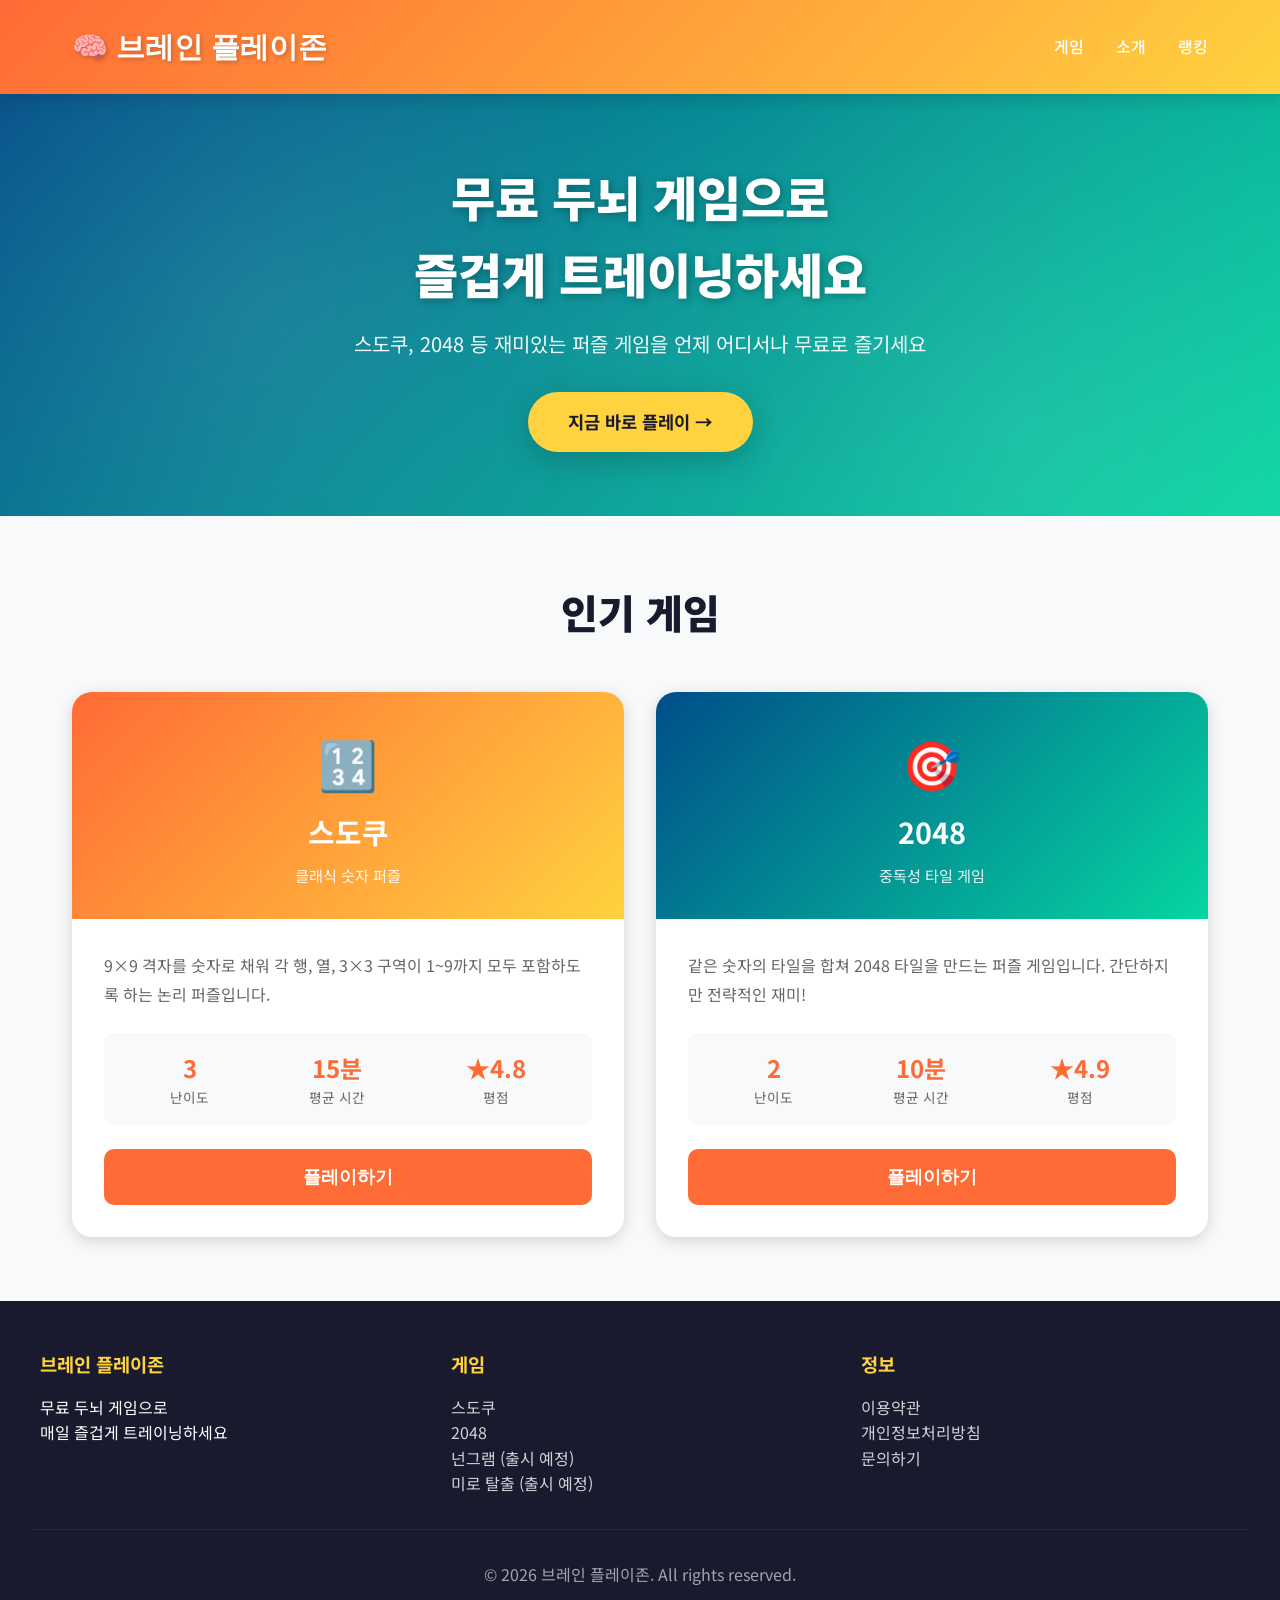
==== index.html @ 2819c985 "Initial commit: 브레인 플레이존 - 모듈화된 구조로 초기 배포 Co-Authored-By: Claude Sonnet 4.6 <noreply@anthropic.com>" ====
<!DOCTYPE html>
<html lang="ko">
<head>
    <meta charset="UTF-8">
    <meta name="viewport" content="width=device-width, initial-scale=1.0">
    <meta name="description" content="무료 두뇌 게임 포털 - 스도쿠, 2048 등 재미있는 퍼즐 게임을 무료로 즐기세요">
    <meta name="keywords" content="무료 게임, 스도쿠, 2048, 두뇌 게임, 퍼즐, 무료 스도쿠, 2048 게임">
    <meta property="og:title" content="브레인 플레이존 - 무료 두뇌 게임">
    <meta property="og:description" content="스도쿠, 2048 등 재미있는 두뇌 게임을 무료로 즐기세요">
    <meta property="og:type" content="website">
    <title>브레인 플레이존 - 무료 두뇌 게임 | 스도쿠, 2048</title>

    <link rel="preconnect" href="https://fonts.googleapis.com">
    <link rel="preconnect" href="https://fonts.gstatic.com" crossorigin>
    <link href="https://fonts.googleapis.com/css2?family=Noto+Sans+KR:wght@400;500;700;900&family=Righteous&display=swap" rel="stylesheet">
    <link rel="stylesheet" href="css/styles.css">
</head>
<body>
    <!-- 헤더 -->
    <header>
        <nav>
            <div class="logo">🧠 브레인 플레이존</div>
            <ul class="nav-links">
                <li><a href="#games">게임</a></li>
                <li><a href="#about">소개</a></li>
                <li><a href="#ranking">랭킹</a></li>
            </ul>
        </nav>
    </header>

    <!-- 히어로 섹션 -->
    <section class="hero">
        <div class="hero-content">
            <h1>무료 두뇌 게임으로<br>즐겁게 트레이닝하세요</h1>
            <p>스도쿠, 2048 등 재미있는 퍼즐 게임을 언제 어디서나 무료로 즐기세요</p>
            <a href="#games" class="cta-button">지금 바로 플레이 →</a>
        </div>
    </section>

    <!-- 게임 섹션 -->
    <section class="games-section" id="games">
        <h2 class="section-title">인기 게임</h2>
        <div class="games-grid">
            <!-- 스도쿠 카드 -->
            <div class="game-card" onclick="openGame('sudoku')">
                <div class="game-header">
                    <div class="game-icon">🔢</div>
                    <h3 class="game-title">스도쿠</h3>
                    <p class="game-subtitle">클래식 숫자 퍼즐</p>
                </div>
                <div class="game-body">
                    <p class="game-description">
                        9×9 격자를 숫자로 채워 각 행, 열, 3×3 구역이 1~9까지 모두 포함하도록 하는 논리 퍼즐입니다.
                    </p>
                    <div class="game-stats">
                        <div class="stat">
                            <div class="stat-value">3</div>
                            <div class="stat-label">난이도</div>
                        </div>
                        <div class="stat">
                            <div class="stat-value">15분</div>
                            <div class="stat-label">평균 시간</div>
                        </div>
                        <div class="stat">
                            <div class="stat-value">★4.8</div>
                            <div class="stat-label">평점</div>
                        </div>
                    </div>
                    <button class="play-button">플레이하기</button>
                </div>
            </div>

            <!-- 2048 카드 -->
            <div class="game-card" onclick="openGame('2048')">
                <div class="game-header">
                    <div class="game-icon">🎯</div>
                    <h3 class="game-title">2048</h3>
                    <p class="game-subtitle">중독성 타일 게임</p>
                </div>
                <div class="game-body">
                    <p class="game-description">
                        같은 숫자의 타일을 합쳐 2048 타일을 만드는 퍼즐 게임입니다. 간단하지만 전략적인 재미!
                    </p>
                    <div class="game-stats">
                        <div class="stat">
                            <div class="stat-value">2</div>
                            <div class="stat-label">난이도</div>
                        </div>
                        <div class="stat">
                            <div class="stat-value">10분</div>
                            <div class="stat-label">평균 시간</div>
                        </div>
                        <div class="stat">
                            <div class="stat-value">★4.9</div>
                            <div class="stat-label">평점</div>
                        </div>
                    </div>
                    <button class="play-button">플레이하기</button>
                </div>
            </div>
        </div>
    </section>

    <!-- 스도쿠 게임 모달 -->
    <div class="game-modal" id="sudoku-modal">
        <div class="modal-content">
            <div class="modal-header">
                <h3 class="modal-title">스도쿠</h3>
                <button class="close-button" onclick="closeGame('sudoku')">×</button>
            </div>
            <div class="modal-body">
                <div class="game-controls">
                    <div class="difficulty-selector">
                        <button class="difficulty-btn active" onclick="changeDifficulty('easy')">쉬움</button>
                        <button class="difficulty-btn" onclick="changeDifficulty('medium')">보통</button>
                        <button class="difficulty-btn" onclick="changeDifficulty('hard')">어려움</button>
                    </div>
                    <div class="game-info">
                        <div class="info-item">
                            <div class="info-label">실수</div>
                            <div class="info-value" id="mistakes">0</div>
                        </div>
                        <div class="info-item">
                            <div class="info-label">시간</div>
                            <div class="info-value" id="timer">00:00</div>
                        </div>
                    </div>
                </div>

                <div class="sudoku-grid" id="sudoku-grid"></div>

                <div class="number-pad">
                    <button class="number-btn" onclick="inputNumber(1)">1</button>
                    <button class="number-btn" onclick="inputNumber(2)">2</button>
                    <button class="number-btn" onclick="inputNumber(3)">3</button>
                    <button class="number-btn" onclick="inputNumber(4)">4</button>
                    <button class="number-btn" onclick="inputNumber(5)">5</button>
                    <button class="number-btn" onclick="inputNumber(6)">6</button>
                    <button class="number-btn" onclick="inputNumber(7)">7</button>
                    <button class="number-btn" onclick="inputNumber(8)">8</button>
                    <button class="number-btn" onclick="inputNumber(9)">9</button>
                    <button class="number-btn" onclick="inputNumber(0)">지우기</button>
                </div>

                <div class="action-buttons">
                    <button class="action-btn btn-new" onclick="newSudokuGame()">새 게임</button>
                    <button class="action-btn btn-hint" onclick="getHint()">힌트</button>
                    <button class="action-btn btn-check" onclick="checkSolution()">확인</button>
                </div>
            </div>
        </div>
    </div>

    <!-- 2048 게임 모달 -->
    <div class="game-modal" id="2048-modal">
        <div class="modal-content">
            <div class="modal-header">
                <h3 class="modal-title">2048</h3>
                <button class="close-button" onclick="closeGame('2048')">×</button>
            </div>
            <div class="modal-body">
                <div class="game-controls">
                    <div class="game-info">
                        <div class="info-item">
                            <div class="info-label">점수</div>
                            <div class="info-value" id="score-2048">0</div>
                        </div>
                        <div class="info-item">
                            <div class="info-label">최고점</div>
                            <div class="info-value" id="best-2048">0</div>
                        </div>
                    </div>
                </div>

                <div class="game-2048-grid" id="grid-2048"></div>

                <div style="text-align: center; color: #666; margin-bottom: 1rem;">
                    ⌨️ 화살표 키 또는 스와이프로 타일을 이동하세요
                </div>

                <div class="action-buttons">
                    <button class="action-btn btn-new" onclick="new2048Game()">새 게임</button>
                </div>
            </div>
        </div>
    </div>

    <!-- 푸터 -->
    <footer>
        <div class="footer-content">
            <div class="footer-section">
                <h3>브레인 플레이존</h3>
                <p>무료 두뇌 게임으로<br>매일 즐겁게 트레이닝하세요</p>
            </div>
            <div class="footer-section">
                <h3>게임</h3>
                <ul>
                    <li><a href="#" onclick="openGame('sudoku')">스도쿠</a></li>
                    <li><a href="#" onclick="openGame('2048')">2048</a></li>
                    <li><a href="#">넌그램 (출시 예정)</a></li>
                    <li><a href="#">미로 탈출 (출시 예정)</a></li>
                </ul>
            </div>
            <div class="footer-section">
                <h3>정보</h3>
                <ul>
                    <li><a href="#">이용약관</a></li>
                    <li><a href="#">개인정보처리방침</a></li>
                    <li><a href="#">문의하기</a></li>
                </ul>
            </div>
        </div>
        <div class="copyright">
            © 2026 브레인 플레이존. All rights reserved.
        </div>
    </footer>

    <script src="js/sudoku-game.js"></script>
    <script src="js/2048-game.js"></script>
    <script src="js/main.js"></script>
</body>
</html>
---- css/styles.css ----
* {
    margin: 0;
    padding: 0;
    box-sizing: border-box;
}

:root {
    --primary: #FF6B35;
    --primary-dark: #E85A2A;
    --secondary: #004E89;
    --accent: #FFD23F;
    --dark: #1A1A2E;
    --light: #F8F9FA;
    --success: #06D6A0;
    --danger: #EF476F;

    --gradient-1: linear-gradient(135deg, #FF6B35 0%, #FFD23F 100%);
    --gradient-2: linear-gradient(135deg, #004E89 0%, #06D6A0 100%);
    --shadow-sm: 0 2px 8px rgba(0,0,0,0.1);
    --shadow-md: 0 4px 16px rgba(0,0,0,0.15);
    --shadow-lg: 0 8px 32px rgba(0,0,0,0.2);
}

body {
    font-family: 'Noto Sans KR', sans-serif;
    background: var(--light);
    color: var(--dark);
    line-height: 1.6;
    overflow-x: hidden;
}

/* 헤더 */
header {
    background: var(--gradient-1);
    color: white;
    padding: 1.5rem 0;
    box-shadow: var(--shadow-md);
    position: sticky;
    top: 0;
    z-index: 100;
}

nav {
    max-width: 1200px;
    margin: 0 auto;
    padding: 0 2rem;
    display: flex;
    justify-content: space-between;
    align-items: center;
}

.logo {
    font-family: 'Righteous', cursive;
    font-size: 1.8rem;
    font-weight: 900;
    text-shadow: 2px 2px 4px rgba(0,0,0,0.2);
}

.nav-links {
    display: flex;
    gap: 2rem;
    list-style: none;
}

.nav-links a {
    color: white;
    text-decoration: none;
    font-weight: 500;
    transition: transform 0.2s;
    display: inline-block;
}

.nav-links a:hover {
    transform: translateY(-2px);
    text-decoration: underline;
}

/* 히어로 섹션 */
.hero {
    background: var(--gradient-2);
    color: white;
    padding: 4rem 2rem;
    text-align: center;
    position: relative;
    overflow: hidden;
}

.hero::before {
    content: '';
    position: absolute;
    top: 0;
    left: 0;
    right: 0;
    bottom: 0;
    background:
        radial-gradient(circle at 20% 50%, rgba(255,255,255,0.1) 0%, transparent 50%),
        radial-gradient(circle at 80% 80%, rgba(255,255,255,0.1) 0%, transparent 50%);
    pointer-events: none;
}

.hero-content {
    max-width: 800px;
    margin: 0 auto;
    position: relative;
    z-index: 1;
}

.hero h1 {
    font-size: 3rem;
    font-weight: 900;
    margin-bottom: 1rem;
    text-shadow: 2px 2px 8px rgba(0,0,0,0.3);
    animation: slideDown 0.6s ease-out;
}

.hero p {
    font-size: 1.25rem;
    margin-bottom: 2rem;
    opacity: 0.95;
    animation: slideDown 0.6s ease-out 0.2s backwards;
}

.cta-button {
    background: var(--accent);
    color: var(--dark);
    padding: 1rem 2.5rem;
    border: none;
    border-radius: 50px;
    font-size: 1.1rem;
    font-weight: 700;
    cursor: pointer;
    box-shadow: var(--shadow-lg);
    transition: all 0.3s;
    animation: slideDown 0.6s ease-out 0.4s backwards;
    text-decoration: none;
    display: inline-block;
}

.cta-button:hover {
    transform: translateY(-4px);
    box-shadow: 0 12px 40px rgba(0,0,0,0.3);
}

/* 게임 섹션 */
.games-section {
    max-width: 1200px;
    margin: 4rem auto;
    padding: 0 2rem;
}

.section-title {
    font-size: 2.5rem;
    font-weight: 900;
    text-align: center;
    margin-bottom: 3rem;
    color: var(--dark);
}

.games-grid {
    display: grid;
    grid-template-columns: repeat(auto-fit, minmax(300px, 1fr));
    gap: 2rem;
    margin-bottom: 4rem;
}

.game-card {
    background: white;
    border-radius: 20px;
    overflow: hidden;
    box-shadow: var(--shadow-md);
    transition: all 0.3s;
    cursor: pointer;
    animation: fadeInUp 0.6s ease-out backwards;
}

.game-card:nth-child(2) {
    animation-delay: 0.1s;
}

.game-card:hover {
    transform: translateY(-8px);
    box-shadow: var(--shadow-lg);
}

.game-header {
    padding: 2rem;
    background: var(--gradient-1);
    color: white;
    text-align: center;
}

.game-card:nth-child(2) .game-header {
    background: var(--gradient-2);
}

.game-icon {
    font-size: 3rem;
    margin-bottom: 0.5rem;
}

.game-title {
    font-size: 1.8rem;
    font-weight: 700;
    margin-bottom: 0.5rem;
}

.game-subtitle {
    opacity: 0.9;
    font-size: 0.95rem;
}

.game-body {
    padding: 2rem;
}

.game-description {
    color: #666;
    margin-bottom: 1.5rem;
    line-height: 1.8;
}

.game-stats {
    display: flex;
    justify-content: space-around;
    margin-bottom: 1.5rem;
    padding: 1rem;
    background: var(--light);
    border-radius: 10px;
}

.stat {
    text-align: center;
}

.stat-value {
    font-size: 1.5rem;
    font-weight: 700;
    color: var(--primary);
}

.stat-label {
    font-size: 0.85rem;
    color: #666;
}

.play-button {
    width: 100%;
    padding: 1rem;
    background: var(--primary);
    color: white;
    border: none;
    border-radius: 10px;
    font-size: 1.1rem;
    font-weight: 700;
    cursor: pointer;
    transition: all 0.3s;
}

.play-button:hover {
    background: var(--primary-dark);
    transform: scale(1.02);
}

/* 게임 모달 */
.game-modal {
    display: none;
    position: fixed;
    top: 0;
    left: 0;
    right: 0;
    bottom: 0;
    background: rgba(0,0,0,0.8);
    z-index: 1000;
    padding: 2rem;
    overflow-y: auto;
}

.game-modal.active {
    display: flex;
    align-items: center;
    justify-content: center;
    animation: fadeIn 0.3s;
}

.modal-content {
    background: white;
    border-radius: 20px;
    max-width: 600px;
    width: 100%;
    max-height: 90vh;
    overflow-y: auto;
    animation: scaleIn 0.3s;
}

.modal-header {
    background: var(--gradient-1);
    color: white;
    padding: 1.5rem 2rem;
    display: flex;
    justify-content: space-between;
    align-items: center;
    border-radius: 20px 20px 0 0;
}

.modal-title {
    font-size: 1.5rem;
    font-weight: 700;
}

.close-button {
    background: rgba(255,255,255,0.2);
    border: none;
    color: white;
    font-size: 1.5rem;
    cursor: pointer;
    width: 36px;
    height: 36px;
    border-radius: 50%;
    display: flex;
    align-items: center;
    justify-content: center;
    transition: all 0.3s;
}

.close-button:hover {
    background: rgba(255,255,255,0.3);
    transform: rotate(90deg);
}

.modal-body {
    padding: 2rem;
}

/* 게임 컨트롤 */
.game-controls {
    display: flex;
    justify-content: space-between;
    align-items: center;
    margin-bottom: 1.5rem;
    padding: 1rem;
    background: var(--light);
    border-radius: 10px;
}

.difficulty-selector {
    display: flex;
    gap: 0.5rem;
}

.difficulty-btn {
    padding: 0.5rem 1rem;
    border: 2px solid var(--primary);
    background: white;
    color: var(--primary);
    border-radius: 8px;
    cursor: pointer;
    font-weight: 600;
    transition: all 0.3s;
}

.difficulty-btn.active {
    background: var(--primary);
    color: white;
}

.game-info {
    display: flex;
    gap: 1rem;
}

.info-item {
    text-align: center;
}

.info-label {
    font-size: 0.8rem;
    color: #666;
}

.info-value {
    font-size: 1.2rem;
    font-weight: 700;
    color: var(--primary);
}

/* 스도쿠 그리드 */
.sudoku-grid {
    display: grid;
    grid-template-columns: repeat(9, 1fr);
    gap: 1px;
    background: var(--dark);
    border: 3px solid var(--dark);
    margin: 0 auto 1.5rem;
    max-width: 450px;
    aspect-ratio: 1;
}

.sudoku-cell {
    background: white;
    aspect-ratio: 1;
    display: flex;
    align-items: center;
    justify-content: center;
    font-size: 1.5rem;
    font-weight: 700;
    cursor: pointer;
    transition: all 0.2s;
}

.sudoku-cell:hover:not(.fixed) {
    background: #e3f2fd;
}

.sudoku-cell.fixed {
    background: #f5f5f5;
    color: var(--dark);
    cursor: default;
}

.sudoku-cell.selected {
    background: #bbdefb;
}

.sudoku-cell.error {
    background: #ffebee;
    color: var(--danger);
}

.sudoku-cell:nth-child(3n) {
    border-right: 3px solid var(--dark);
}

.sudoku-cell:nth-child(n+19):nth-child(-n+27),
.sudoku-cell:nth-child(n+46):nth-child(-n+54) {
    border-bottom: 3px solid var(--dark);
}

/* 2048 그리드 */
.game-2048-grid {
    display: grid;
    grid-template-columns: repeat(4, 1fr);
    gap: 10px;
    background: #bbada0;
    padding: 10px;
    border-radius: 10px;
    margin: 0 auto 1.5rem;
    max-width: 400px;
    aspect-ratio: 1;
}

.tile-2048 {
    background: #cdc1b4;
    border-radius: 5px;
    display: flex;
    align-items: center;
    justify-content: center;
    font-size: 2rem;
    font-weight: 900;
    color: var(--dark);
    aspect-ratio: 1;
    transition: all 0.15s;
}

.tile-2048[data-value="2"] { background: #eee4da; color: #776e65; }
.tile-2048[data-value="4"] { background: #ede0c8; color: #776e65; }
.tile-2048[data-value="8"] { background: #f2b179; color: #f9f6f2; }
.tile-2048[data-value="16"] { background: #f59563; color: #f9f6f2; }
.tile-2048[data-value="32"] { background: #f67c5f; color: #f9f6f2; }
.tile-2048[data-value="64"] { background: #f65e3b; color: #f9f6f2; }
.tile-2048[data-value="128"] { background: #edcf72; color: #f9f6f2; font-size: 1.8rem; }
.tile-2048[data-value="256"] { background: #edcc61; color: #f9f6f2; font-size: 1.8rem; }
.tile-2048[data-value="512"] { background: #edc850; color: #f9f6f2; font-size: 1.8rem; }
.tile-2048[data-value="1024"] { background: #edc53f; color: #f9f6f2; font-size: 1.5rem; }
.tile-2048[data-value="2048"] { background: #edc22e; color: #f9f6f2; font-size: 1.5rem; }

/* 키패드 */
.number-pad {
    display: grid;
    grid-template-columns: repeat(5, 1fr);
    gap: 0.5rem;
    max-width: 450px;
    margin: 0 auto 1rem;
}

.number-btn {
    padding: 1rem;
    background: white;
    border: 2px solid var(--primary);
    color: var(--primary);
    border-radius: 8px;
    font-size: 1.2rem;
    font-weight: 700;
    cursor: pointer;
    transition: all 0.2s;
}

.number-btn:hover {
    background: var(--primary);
    color: white;
}

.action-buttons {
    display: flex;
    gap: 1rem;
    margin-top: 1rem;
}

.action-btn {
    flex: 1;
    padding: 0.8rem;
    border: none;
    border-radius: 8px;
    font-weight: 700;
    cursor: pointer;
    transition: all 0.3s;
}

.btn-new {
    background: var(--success);
    color: white;
}

.btn-hint {
    background: var(--accent);
    color: var(--dark);
}

.btn-check {
    background: var(--secondary);
    color: white;
}

/* 푸터 */
footer {
    background: var(--dark);
    color: white;
    padding: 3rem 2rem;
    margin-top: 4rem;
}

.footer-content {
    max-width: 1200px;
    margin: 0 auto;
    display: grid;
    grid-template-columns: repeat(auto-fit, minmax(250px, 1fr));
    gap: 2rem;
}

.footer-section h3 {
    margin-bottom: 1rem;
    color: var(--accent);
}

.footer-section ul {
    list-style: none;
}

.footer-section a {
    color: rgba(255,255,255,0.8);
    text-decoration: none;
    transition: color 0.3s;
}

.footer-section a:hover {
    color: var(--accent);
}

.copyright {
    text-align: center;
    margin-top: 2rem;
    padding-top: 2rem;
    border-top: 1px solid rgba(255,255,255,0.1);
    opacity: 0.6;
}

/* 애니메이션 */
@keyframes fadeIn {
    from { opacity: 0; }
    to { opacity: 1; }
}

@keyframes fadeInUp {
    from {
        opacity: 0;
        transform: translateY(30px);
    }
    to {
        opacity: 1;
        transform: translateY(0);
    }
}

@keyframes slideDown {
    from {
        opacity: 0;
        transform: translateY(-30px);
    }
    to {
        opacity: 1;
        transform: translateY(0);
    }
}

@keyframes scaleIn {
    from {
        opacity: 0;
        transform: scale(0.9);
    }
    to {
        opacity: 1;
        transform: scale(1);
    }
}

/* 반응형 */
@media (max-width: 768px) {
    .hero h1 {
        font-size: 2rem;
    }

    .hero p {
        font-size: 1rem;
    }

    .nav-links {
        gap: 1rem;
    }

    .games-grid {
        grid-template-columns: 1fr;
    }

    .sudoku-cell {
        font-size: 1.2rem;
    }

    .tile-2048 {
        font-size: 1.5rem;
    }

    .tile-2048[data-value="128"],
    .tile-2048[data-value="256"],
    .tile-2048[data-value="512"] {
        font-size: 1.3rem;
    }

    .tile-2048[data-value="1024"],
    .tile-2048[data-value="2048"] {
        font-size: 1rem;
    }
}
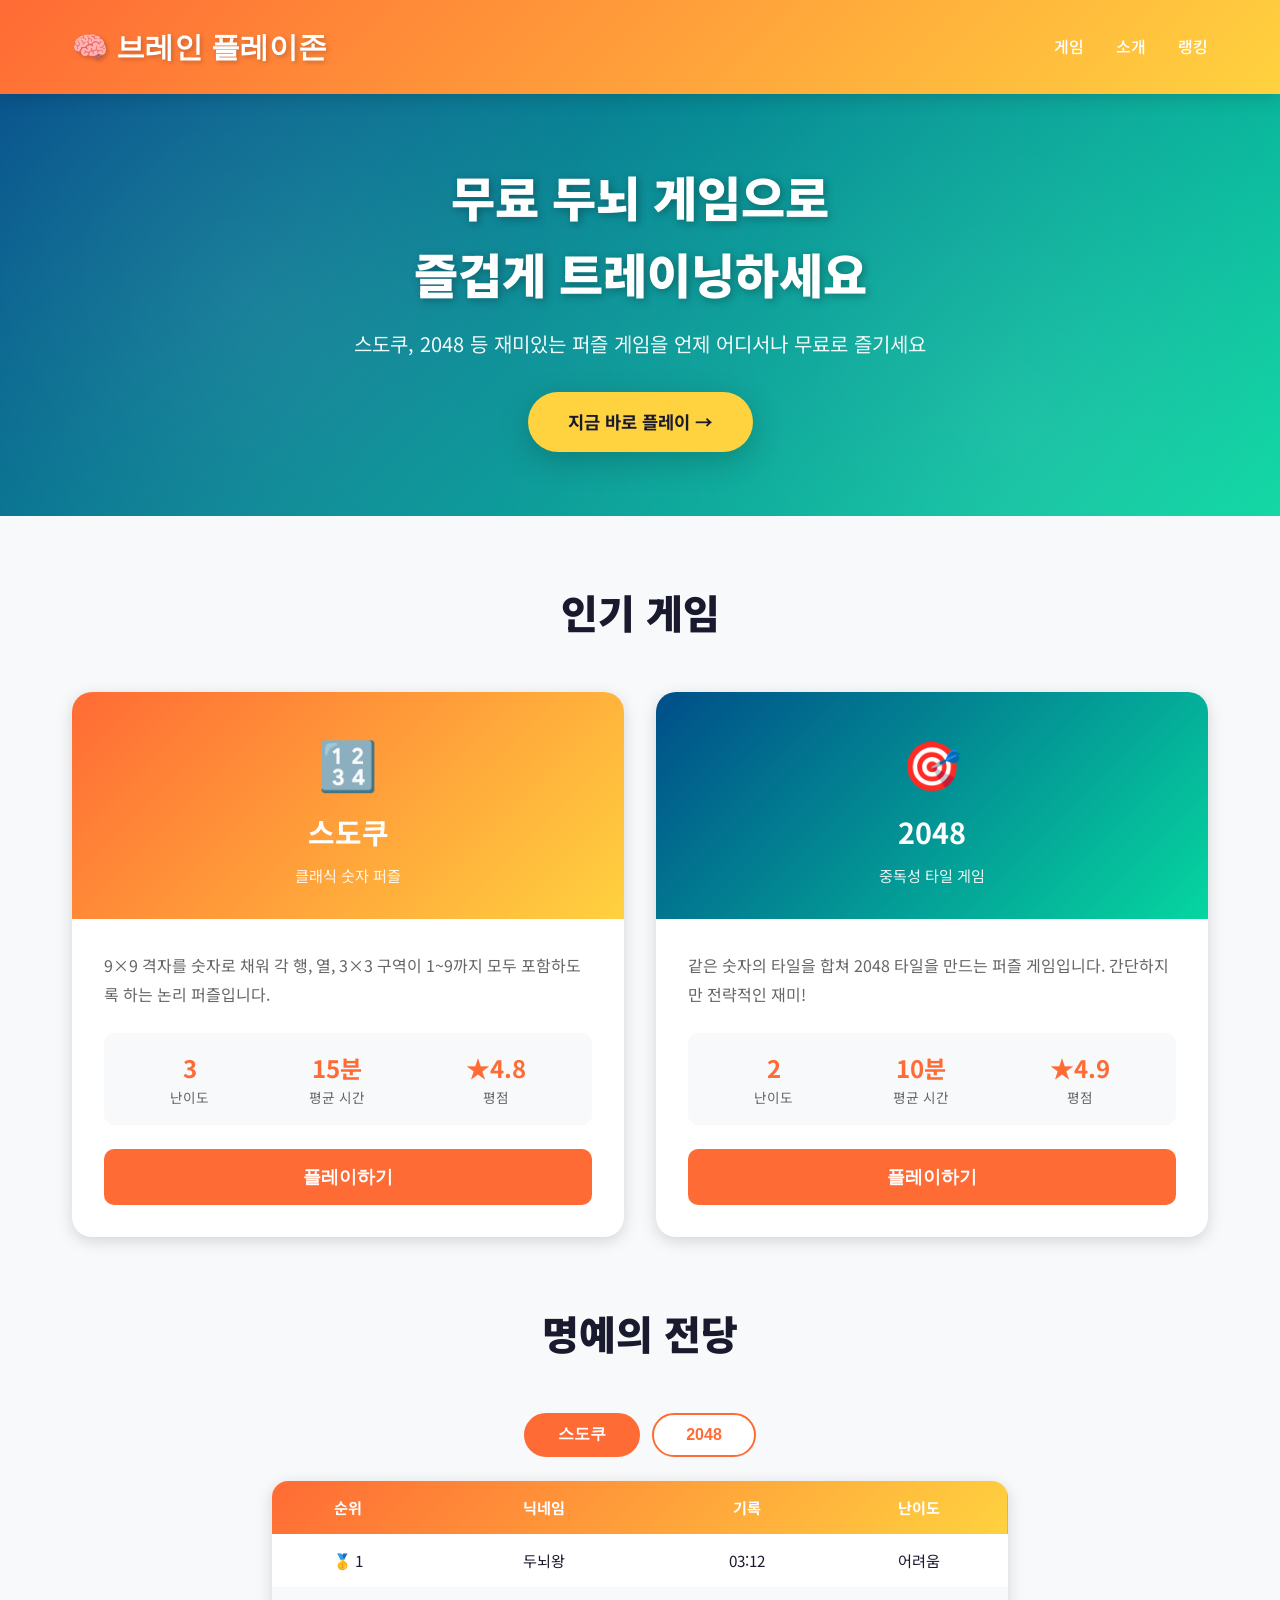
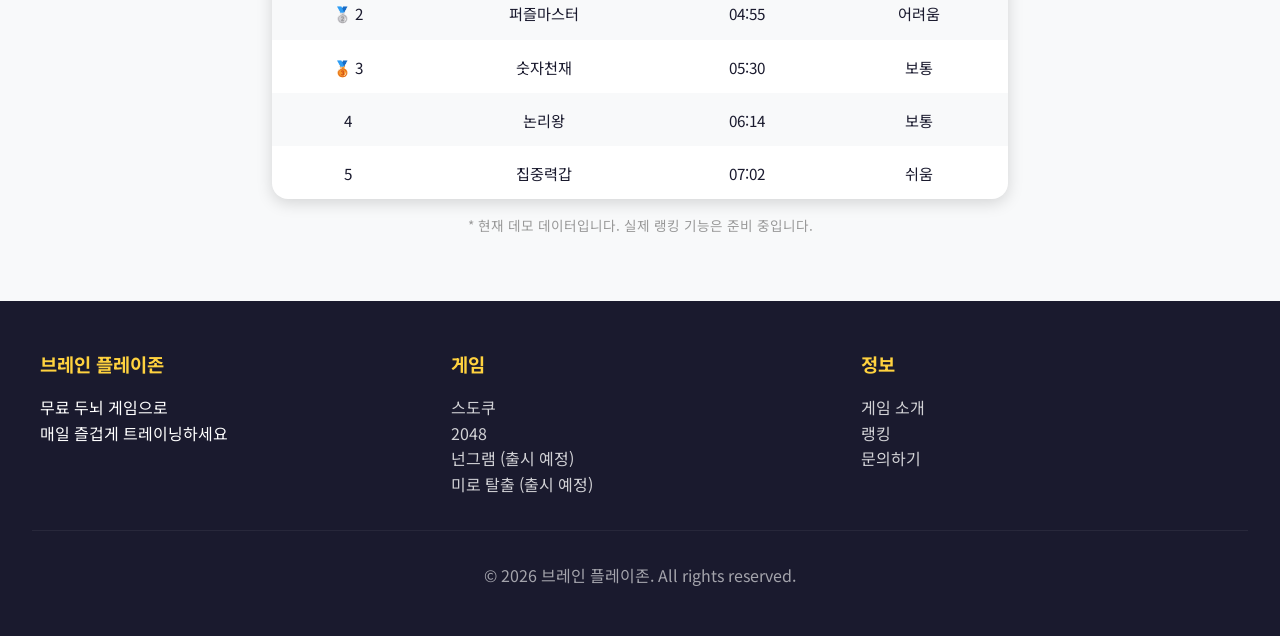
==== commit 4928e5e7: "feat: 모바일 최적화 및 네비게이션/소개 페이지 추가 - 모바일 반응형 CSS 전면 개선 (768px, 480px 브레이크포인트) - 게임 모달을 모바일에서 바텀 시트 스타일로" ====
--- a/index.html
+++ b/index.html
@@ -22,7 +22,7 @@
             <div class="logo">🧠 브레인 플레이존</div>
             <ul class="nav-links">
                 <li><a href="#games">게임</a></li>
-                <li><a href="#about">소개</a></li>
+                <li><a href="guide.html">소개</a></li>
                 <li><a href="#ranking">랭킹</a></li>
             </ul>
         </nav>
@@ -185,6 +185,42 @@
         </div>
     </div>
 
+    <!-- 랭킹 섹션 -->
+    <section class="ranking-section" id="ranking">
+        <h2 class="section-title">명예의 전당</h2>
+        <div class="ranking-tabs">
+            <button class="ranking-tab active" onclick="showRanking('sudoku')">스도쿠</button>
+            <button class="ranking-tab" onclick="showRanking('2048')">2048</button>
+        </div>
+        <div class="ranking-table-wrap">
+            <table class="ranking-table" id="ranking-sudoku">
+                <thead>
+                    <tr><th>순위</th><th>닉네임</th><th>기록</th><th>난이도</th></tr>
+                </thead>
+                <tbody>
+                    <tr><td>🥇 1</td><td>두뇌왕</td><td>03:12</td><td>어려움</td></tr>
+                    <tr><td>🥈 2</td><td>퍼즐마스터</td><td>04:55</td><td>어려움</td></tr>
+                    <tr><td>🥉 3</td><td>숫자천재</td><td>05:30</td><td>보통</td></tr>
+                    <tr><td>4</td><td>논리왕</td><td>06:14</td><td>보통</td></tr>
+                    <tr><td>5</td><td>집중력갑</td><td>07:02</td><td>쉬움</td></tr>
+                </tbody>
+            </table>
+            <table class="ranking-table" id="ranking-2048" style="display:none;">
+                <thead>
+                    <tr><th>순위</th><th>닉네임</th><th>점수</th><th>최고 타일</th></tr>
+                </thead>
+                <tbody>
+                    <tr><td>🥇 1</td><td>합치기고수</td><td>98,420</td><td>4096</td></tr>
+                    <tr><td>🥈 2</td><td>타일킹</td><td>72,580</td><td>2048</td></tr>
+                    <tr><td>🥉 3</td><td>전략가</td><td>61,200</td><td>2048</td></tr>
+                    <tr><td>4</td><td>수학천재</td><td>54,380</td><td>1024</td></tr>
+                    <tr><td>5</td><td>두뇌파워</td><td>48,910</td><td>1024</td></tr>
+                </tbody>
+            </table>
+        </div>
+        <p class="ranking-notice">* 현재 데모 데이터입니다. 실제 랭킹 기능은 준비 중입니다.</p>
+    </section>
+
     <!-- 푸터 -->
     <footer>
         <div class="footer-content">
@@ -204,8 +240,8 @@
             <div class="footer-section">
                 <h3>정보</h3>
                 <ul>
-                    <li><a href="#">이용약관</a></li>
-                    <li><a href="#">개인정보처리방침</a></li>
+                    <li><a href="guide.html">게임 소개</a></li>
+                    <li><a href="#ranking">랭킹</a></li>
                     <li><a href="#">문의하기</a></li>
                 </ul>
             </div>
--- a/css/styles.css
+++ b/css/styles.css
@@ -612,8 +612,95 @@
     }
 }
 
-/* 반응형 */
+/* 랭킹 섹션 */
+.ranking-section {
+    max-width: 800px;
+    margin: 0 auto 4rem;
+    padding: 0 2rem;
+}
+
+.ranking-tabs {
+    display: flex;
+    gap: 0.75rem;
+    margin-bottom: 1.5rem;
+    justify-content: center;
+}
+
+.ranking-tab {
+    padding: 0.6rem 2rem;
+    border: 2px solid var(--primary);
+    background: white;
+    color: var(--primary);
+    border-radius: 50px;
+    font-size: 1rem;
+    font-weight: 700;
+    cursor: pointer;
+    transition: all 0.2s;
+}
+
+.ranking-tab.active {
+    background: var(--primary);
+    color: white;
+}
+
+.ranking-table-wrap {
+    background: white;
+    border-radius: 16px;
+    overflow: hidden;
+    box-shadow: var(--shadow-md);
+}
+
+.ranking-table {
+    width: 100%;
+    border-collapse: collapse;
+}
+
+.ranking-table thead {
+    background: var(--gradient-1);
+    color: white;
+}
+
+.ranking-table th,
+.ranking-table td {
+    padding: 0.9rem 1.25rem;
+    text-align: center;
+    font-size: 0.95rem;
+}
+
+.ranking-table th {
+    font-weight: 700;
+}
+
+.ranking-table tbody tr:nth-child(even) {
+    background: var(--light);
+}
+
+.ranking-table tbody tr:hover {
+    background: #fff3e0;
+}
+
+.ranking-notice {
+    text-align: center;
+    color: #999;
+    font-size: 0.85rem;
+    margin-top: 1rem;
+}
+
+/* 반응형 - 태블릿 (768px 이하) */
 @media (max-width: 768px) {
+    .logo {
+        font-size: 1.4rem;
+    }
+
+    .nav-links {
+        gap: 1rem;
+        font-size: 0.9rem;
+    }
+
+    .hero {
+        padding: 2.5rem 1.5rem;
+    }
+
     .hero h1 {
         font-size: 2rem;
     }
@@ -622,16 +709,103 @@
         font-size: 1rem;
     }
 
-    .nav-links {
-        gap: 1rem;
+    .games-section {
+        margin: 2rem auto;
+        padding: 0 1rem;
+    }
+
+    .section-title {
+        font-size: 1.8rem;
+        margin-bottom: 1.5rem;
     }
 
     .games-grid {
         grid-template-columns: 1fr;
+        gap: 1.5rem;
+    }
+
+    /* 모달 - 하단 시트 스타일 */
+    .game-modal {
+        padding: 0;
+        align-items: flex-end;
+    }
+
+    .modal-content {
+        border-radius: 20px 20px 0 0;
+        max-height: 95vh;
+        max-width: 100%;
+        width: 100%;
+    }
+
+    .modal-header {
+        padding: 1rem 1.5rem;
+        border-radius: 20px 20px 0 0;
+    }
+
+    .modal-body {
+        padding: 1rem;
+    }
+
+    /* 게임 컨트롤 세로 정렬 */
+    .game-controls {
+        flex-direction: column;
+        gap: 0.75rem;
+        padding: 0.75rem;
+    }
+
+    .difficulty-selector {
+        width: 100%;
+        justify-content: space-between;
+    }
+
+    .difficulty-btn {
+        flex: 1;
+        text-align: center;
+        padding: 0.6rem 0.5rem;
+        font-size: 0.9rem;
+    }
+
+    .game-info {
+        width: 100%;
+        justify-content: space-around;
+    }
+
+    /* 스도쿠 그리드 */
+    .sudoku-grid {
+        max-width: 100%;
     }
 
     .sudoku-cell {
-        font-size: 1.2rem;
+        font-size: 1.1rem;
+    }
+
+    /* 숫자 패드 */
+    .number-pad {
+        max-width: 100%;
+    }
+
+    .number-btn {
+        padding: 0.75rem 0.5rem;
+        font-size: 1.1rem;
+        min-height: 48px;
+    }
+
+    /* 액션 버튼 */
+    .action-buttons {
+        gap: 0.5rem;
+    }
+
+    .action-btn {
+        padding: 0.9rem 0.5rem;
+        font-size: 0.95rem;
+        min-height: 48px;
+    }
+
+    /* 2048 그리드 */
+    .game-2048-grid {
+        max-width: 100%;
+        gap: 8px;
+        padding: 8px;
     }
 
     .tile-2048 {
@@ -641,11 +815,93 @@
     .tile-2048[data-value="128"],
     .tile-2048[data-value="256"],
     .tile-2048[data-value="512"] {
-        font-size: 1.3rem;
+        font-size: 1.2rem;
     }
 
     .tile-2048[data-value="1024"],
     .tile-2048[data-value="2048"] {
         font-size: 1rem;
     }
-}
+
+    /* 푸터 */
+    footer {
+        padding: 2rem 1rem;
+        margin-top: 2rem;
+    }
+
+    .footer-content {
+        grid-template-columns: 1fr;
+        gap: 1.5rem;
+    }
+}
+
+/* 반응형 - 소형 폰 (480px 이하) */
+@media (max-width: 480px) {
+    header {
+        padding: 0.75rem 0;
+    }
+
+    nav {
+        padding: 0 1rem;
+    }
+
+    .logo {
+        font-size: 1.2rem;
+    }
+
+    .nav-links {
+        gap: 0.6rem;
+        font-size: 0.8rem;
+    }
+
+    .hero {
+        padding: 2rem 1rem;
+    }
+
+    .hero h1 {
+        font-size: 1.6rem;
+    }
+
+    .hero p {
+        font-size: 0.9rem;
+        margin-bottom: 1.5rem;
+    }
+
+    .cta-button {
+        padding: 0.8rem 1.8rem;
+        font-size: 1rem;
+    }
+
+    .game-header {
+        padding: 1.5rem;
+    }
+
+    .game-body {
+        padding: 1.25rem;
+    }
+
+    .sudoku-cell {
+        font-size: 0.95rem;
+    }
+
+    .number-btn {
+        padding: 0.6rem 0.25rem;
+        font-size: 1rem;
+        min-height: 44px;
+    }
+
+    .tile-2048 {
+        font-size: 1.2rem;
+    }
+
+    .tile-2048[data-value="128"],
+    .tile-2048[data-value="256"],
+    .tile-2048[data-value="512"] {
+        font-size: 1rem;
+    }
+
+    .tile-2048[data-value="1024"],
+    .tile-2048[data-value="2048"] {
+        font-size: 0.8rem;
+    }
+}
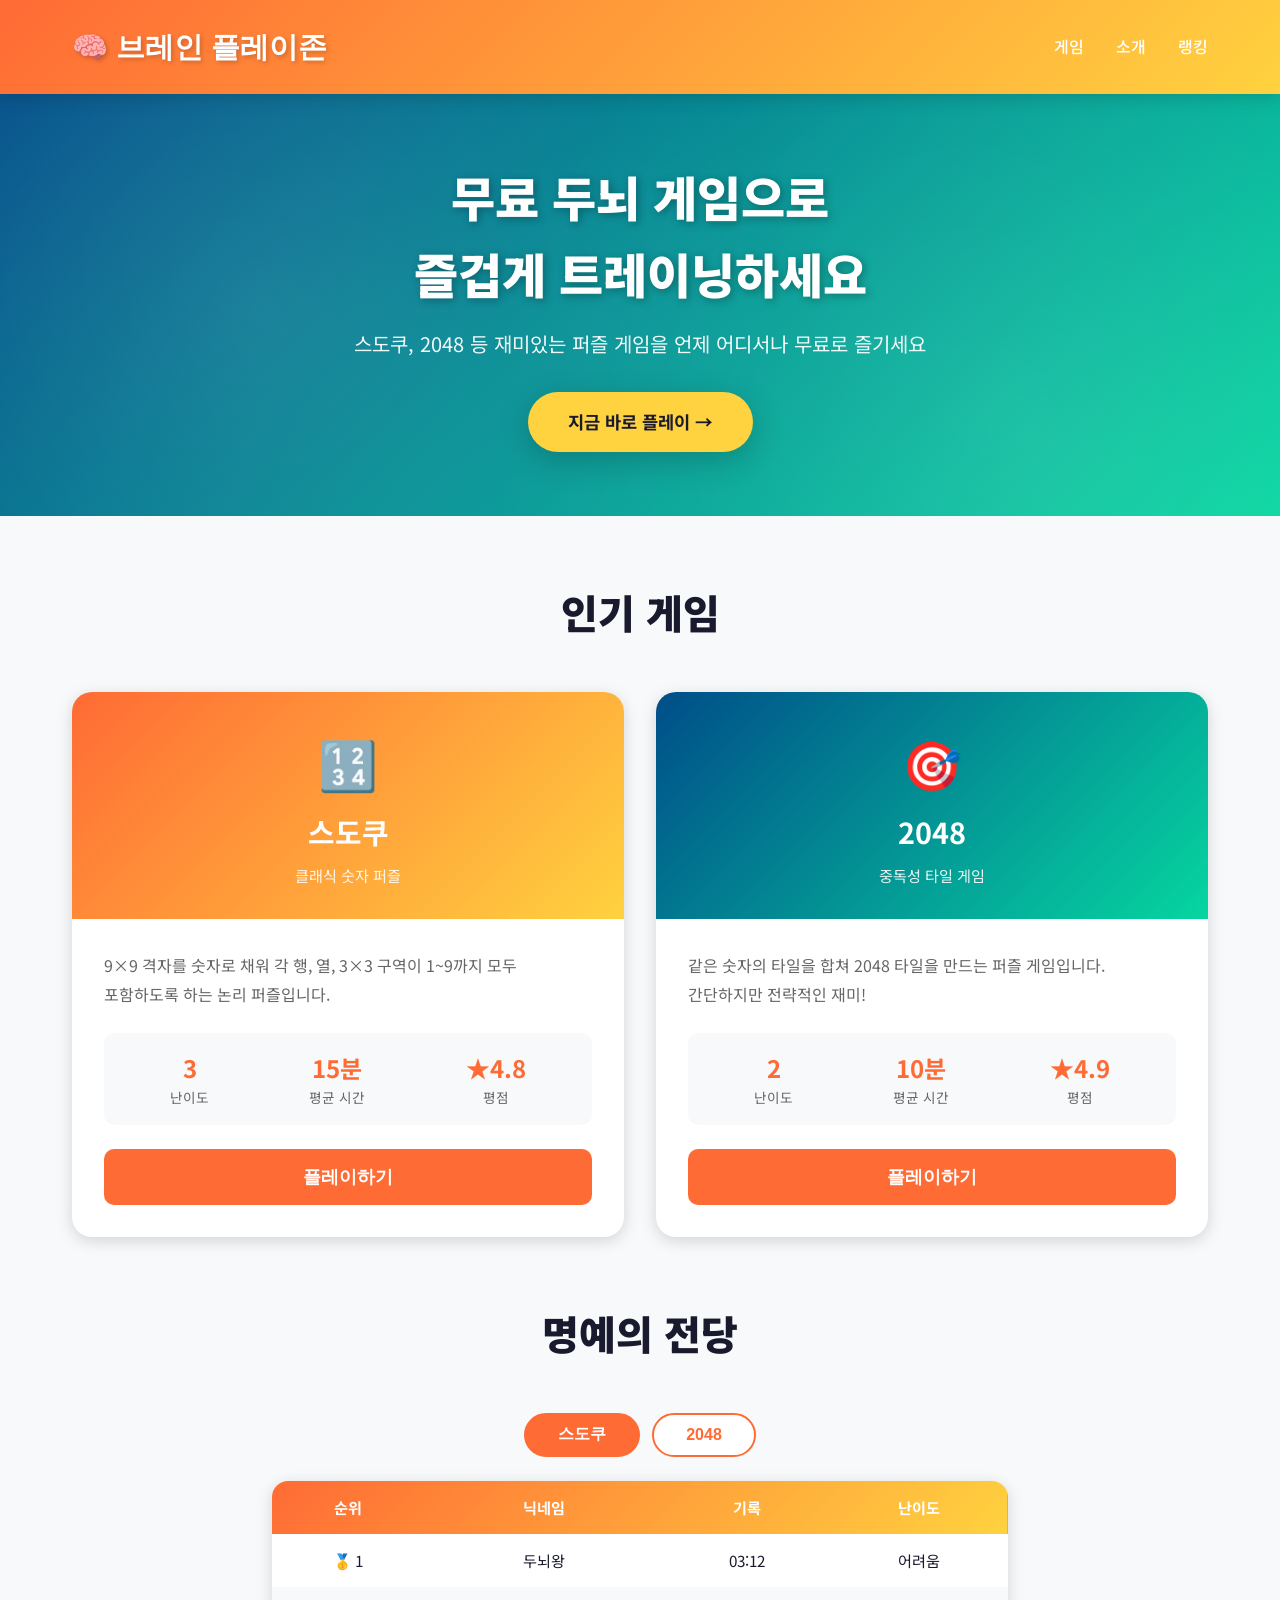
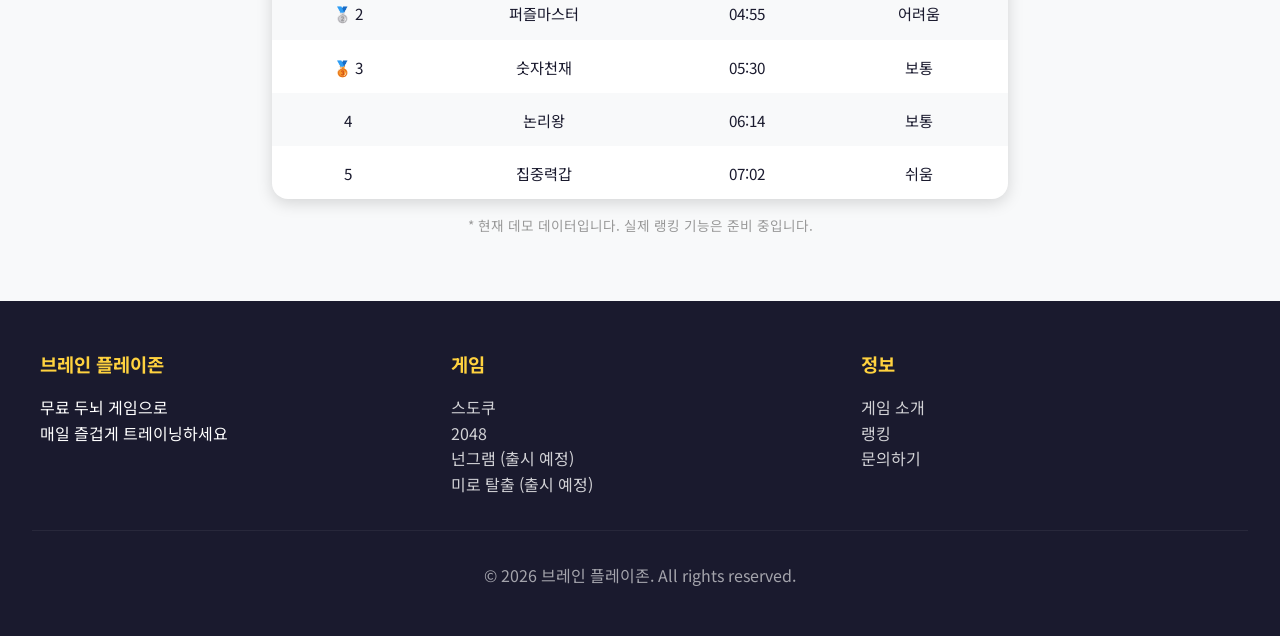
==== commit 4ee89c00: "feat: Google Analytics (G-FQTTVMX6F9) 태그 삽입 Co-Authored-By: Claude Sonnet 4.6 <noreply@anthropic.com" ====
--- a/index.html
+++ b/index.html
@@ -13,6 +13,14 @@
     <link rel="preconnect" href="https://fonts.googleapis.com">
     <link rel="preconnect" href="https://fonts.gstatic.com" crossorigin>
     <link href="https://fonts.googleapis.com/css2?family=Noto+Sans+KR:wght@400;500;700;900&family=Righteous&display=swap" rel="stylesheet">
+    <!-- Google tag (gtag.js) -->
+    <script async src="https://www.googletagmanager.com/gtag/js?id=G-FQTTVMX6F9"></script>
+    <script>
+      window.dataLayer = window.dataLayer || [];
+      function gtag(){dataLayer.push(arguments);}
+      gtag('js', new Date());
+      gtag('config', 'G-FQTTVMX6F9');
+    </script>
     <link rel="stylesheet" href="css/styles.css">
 </head>
 <body>
--- a/css/styles.css
+++ b/css/styles.css
@@ -27,6 +27,7 @@
     color: var(--dark);
     line-height: 1.6;
     overflow-x: hidden;
+    word-break: keep-all;
 }
 
 /* 헤더 */
@@ -47,6 +48,7 @@
     display: flex;
     justify-content: space-between;
     align-items: center;
+    gap: 0.5rem;
 }
 
 .logo {
@@ -54,12 +56,15 @@
     font-size: 1.8rem;
     font-weight: 900;
     text-shadow: 2px 2px 4px rgba(0,0,0,0.2);
+    flex-shrink: 0;
+    white-space: nowrap;
 }
 
 .nav-links {
     display: flex;
     gap: 2rem;
     list-style: none;
+    flex-shrink: 0;
 }
 
 .nav-links a {
@@ -68,6 +73,7 @@
     font-weight: 500;
     transition: transform 0.2s;
     display: inline-block;
+    white-space: nowrap;
 }
 
 .nav-links a:hover {
@@ -329,6 +335,7 @@
 
 .modal-body {
     padding: 2rem;
+    overflow-x: hidden;
 }
 
 /* 게임 컨트롤 */
@@ -356,6 +363,7 @@
     cursor: pointer;
     font-weight: 600;
     transition: all 0.3s;
+    white-space: nowrap;
 }
 
 .difficulty-btn.active {
@@ -386,11 +394,13 @@
 /* 스도쿠 그리드 */
 .sudoku-grid {
     display: grid;
-    grid-template-columns: repeat(9, 1fr);
+    grid-template-columns: repeat(9, minmax(0, 1fr));
+    grid-template-rows: repeat(9, minmax(0, 1fr));
     gap: 1px;
     background: var(--dark);
     border: 3px solid var(--dark);
     margin: 0 auto 1.5rem;
+    width: 100%;
     max-width: 450px;
     aspect-ratio: 1;
 }
@@ -438,7 +448,8 @@
 /* 2048 그리드 */
 .game-2048-grid {
     display: grid;
-    grid-template-columns: repeat(4, 1fr);
+    grid-template-columns: repeat(4, minmax(0, 1fr));
+    grid-template-rows: repeat(4, minmax(0, 1fr));
     gap: 10px;
     background: #bbada0;
     padding: 10px;
@@ -446,6 +457,7 @@
     margin: 0 auto 1.5rem;
     max-width: 400px;
     aspect-ratio: 1;
+    touch-action: none;
 }
 
 .tile-2048 {
@@ -476,7 +488,7 @@
 /* 키패드 */
 .number-pad {
     display: grid;
-    grid-template-columns: repeat(5, 1fr);
+    grid-template-columns: repeat(5, minmax(0, 1fr));
     gap: 0.5rem;
     max-width: 450px;
     margin: 0 auto 1rem;
@@ -743,12 +755,14 @@
     }
 
     .modal-body {
-        padding: 1rem;
+        padding: 0.75rem;
+        overflow-x: hidden;
     }
 
     /* 게임 컨트롤 세로 정렬 */
     .game-controls {
         flex-direction: column;
+        align-items: stretch;
         gap: 0.75rem;
         padding: 0.75rem;
     }
@@ -785,7 +799,7 @@
     }
 
     .number-btn {
-        padding: 0.75rem 0.5rem;
+        padding: 0.75rem 0.2rem;
         font-size: 1.1rem;
         min-height: 48px;
     }
@@ -842,16 +856,17 @@
     }
 
     nav {
-        padding: 0 1rem;
+        padding: 0 0.75rem;
+        gap: 0.25rem;
     }
 
     .logo {
-        font-size: 1.2rem;
+        font-size: 1.1rem;
     }
 
     .nav-links {
-        gap: 0.6rem;
-        font-size: 0.8rem;
+        gap: 0.5rem;
+        font-size: 0.78rem;
     }
 
     .hero {
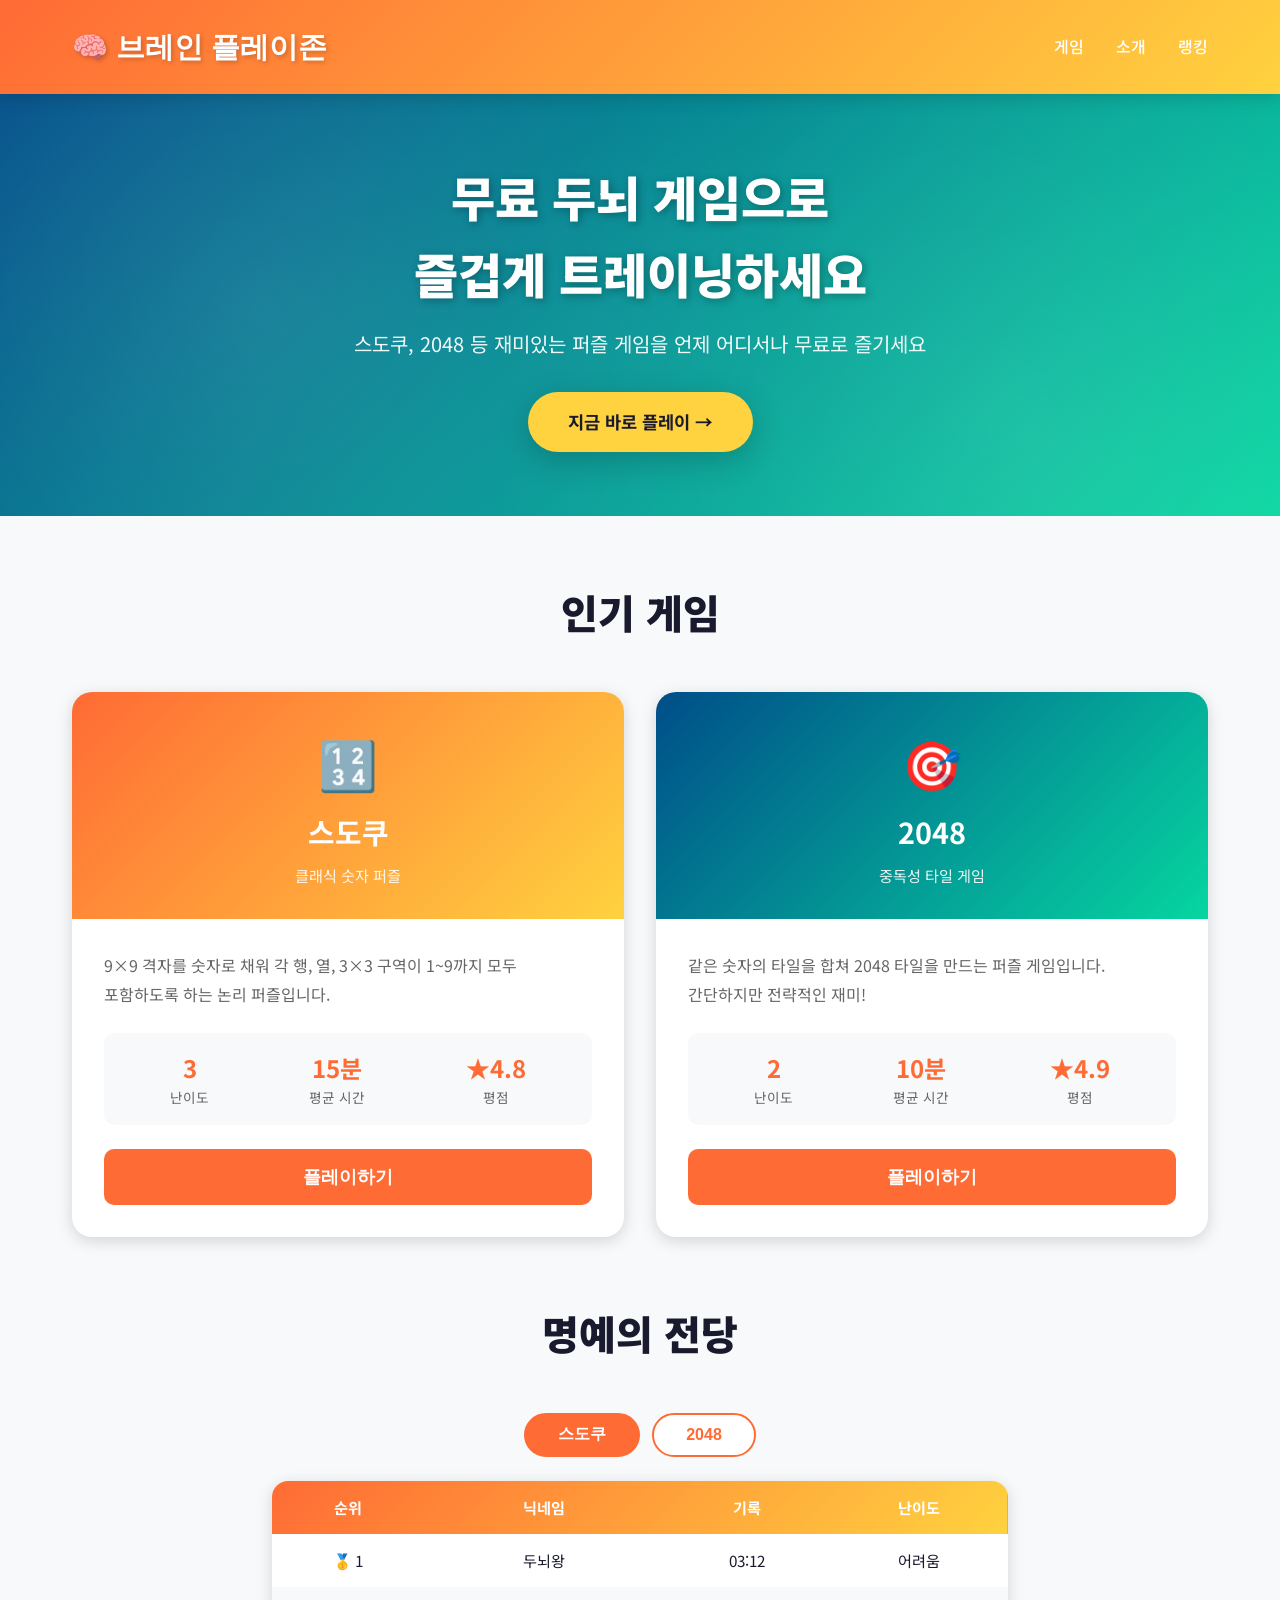
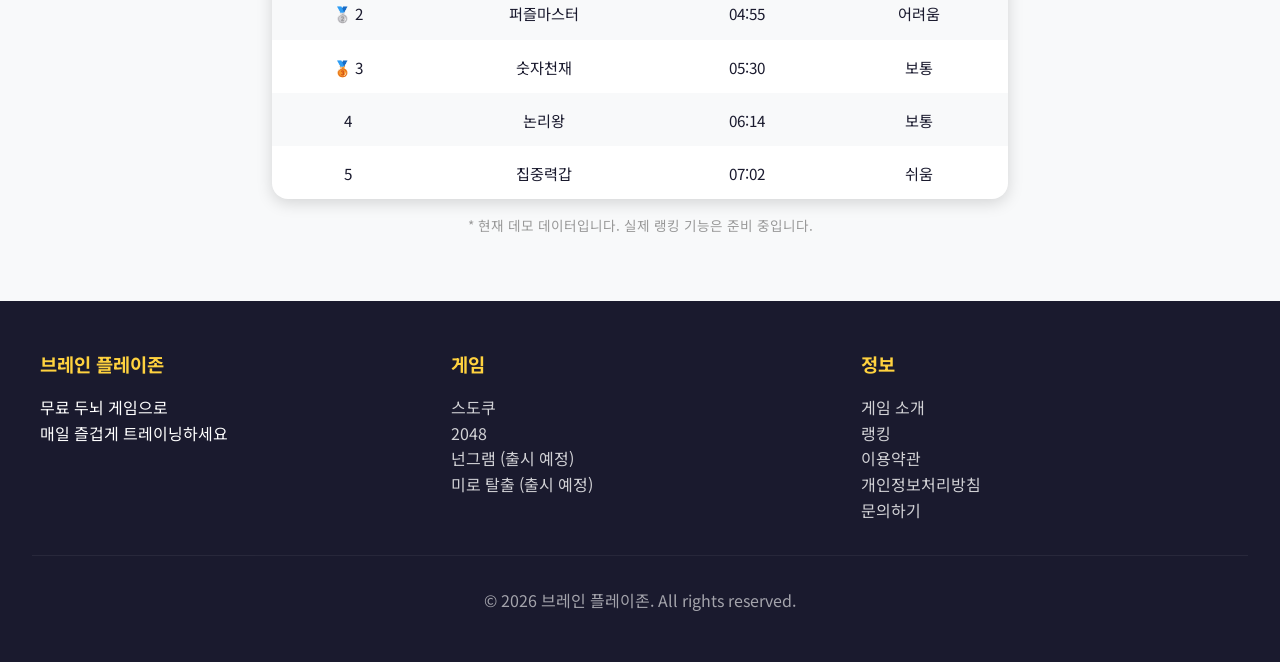
==== commit 675168c3: "feat: 개인정보 보호정책, 이용약관 파일  추가, index.html 수정" ====
--- a/index.html
+++ b/index.html
@@ -1,5 +1,6 @@
 <!DOCTYPE html>
 <html lang="ko">
+
 <head>
     <meta charset="UTF-8">
     <meta name="viewport" content="width=device-width, initial-scale=1.0">
@@ -12,18 +13,35 @@
 
     <link rel="preconnect" href="https://fonts.googleapis.com">
     <link rel="preconnect" href="https://fonts.gstatic.com" crossorigin>
-    <link href="https://fonts.googleapis.com/css2?family=Noto+Sans+KR:wght@400;500;700;900&family=Righteous&display=swap" rel="stylesheet">
+    <link
+        href="https://fonts.googleapis.com/css2?family=Noto+Sans+KR:wght@400;500;700;900&family=Righteous&display=swap"
+        rel="stylesheet">
+    <!-- Google Tag Manager -->
+    <script>(function (w, d, s, l, i) {
+            w[l] = w[l] || []; w[l].push({
+                'gtm.start':
+                    new Date().getTime(), event: 'gtm.js'
+            }); var f = d.getElementsByTagName(s)[0],
+                j = d.createElement(s), dl = l != 'dataLayer' ? '&l=' + l : ''; j.async = true; j.src =
+                    'https://www.googletagmanager.com/gtm.js?id=' + i + dl; f.parentNode.insertBefore(j, f);
+        })(window, document, 'script', 'dataLayer', 'GTM-WGSGCQ49');</script>
+    <!-- End Google Tag Manager -->
     <!-- Google tag (gtag.js) -->
     <script async src="https://www.googletagmanager.com/gtag/js?id=G-FQTTVMX6F9"></script>
     <script>
-      window.dataLayer = window.dataLayer || [];
-      function gtag(){dataLayer.push(arguments);}
-      gtag('js', new Date());
-      gtag('config', 'G-FQTTVMX6F9');
+        window.dataLayer = window.dataLayer || [];
+        function gtag() { dataLayer.push(arguments); }
+        gtag('js', new Date());
+        gtag('config', 'G-FQTTVMX6F9');
     </script>
     <link rel="stylesheet" href="css/styles.css">
 </head>
+
 <body>
+    <!-- Google Tag Manager (noscript) -->
+    <noscript><iframe src="https://www.googletagmanager.com/ns.html?id=GTM-WGSGCQ49" height="0" width="0"
+            style="display:none;visibility:hidden"></iframe></noscript>
+    <!-- End Google Tag Manager (noscript) -->
     <!-- 헤더 -->
     <header>
         <nav>
@@ -203,26 +221,86 @@
         <div class="ranking-table-wrap">
             <table class="ranking-table" id="ranking-sudoku">
                 <thead>
-                    <tr><th>순위</th><th>닉네임</th><th>기록</th><th>난이도</th></tr>
+                    <tr>
+                        <th>순위</th>
+                        <th>닉네임</th>
+                        <th>기록</th>
+                        <th>난이도</th>
+                    </tr>
                 </thead>
                 <tbody>
-                    <tr><td>🥇 1</td><td>두뇌왕</td><td>03:12</td><td>어려움</td></tr>
-                    <tr><td>🥈 2</td><td>퍼즐마스터</td><td>04:55</td><td>어려움</td></tr>
-                    <tr><td>🥉 3</td><td>숫자천재</td><td>05:30</td><td>보통</td></tr>
-                    <tr><td>4</td><td>논리왕</td><td>06:14</td><td>보통</td></tr>
-                    <tr><td>5</td><td>집중력갑</td><td>07:02</td><td>쉬움</td></tr>
+                    <tr>
+                        <td>🥇 1</td>
+                        <td>두뇌왕</td>
+                        <td>03:12</td>
+                        <td>어려움</td>
+                    </tr>
+                    <tr>
+                        <td>🥈 2</td>
+                        <td>퍼즐마스터</td>
+                        <td>04:55</td>
+                        <td>어려움</td>
+                    </tr>
+                    <tr>
+                        <td>🥉 3</td>
+                        <td>숫자천재</td>
+                        <td>05:30</td>
+                        <td>보통</td>
+                    </tr>
+                    <tr>
+                        <td>4</td>
+                        <td>논리왕</td>
+                        <td>06:14</td>
+                        <td>보통</td>
+                    </tr>
+                    <tr>
+                        <td>5</td>
+                        <td>집중력갑</td>
+                        <td>07:02</td>
+                        <td>쉬움</td>
+                    </tr>
                 </tbody>
             </table>
             <table class="ranking-table" id="ranking-2048" style="display:none;">
                 <thead>
-                    <tr><th>순위</th><th>닉네임</th><th>점수</th><th>최고 타일</th></tr>
+                    <tr>
+                        <th>순위</th>
+                        <th>닉네임</th>
+                        <th>점수</th>
+                        <th>최고 타일</th>
+                    </tr>
                 </thead>
                 <tbody>
-                    <tr><td>🥇 1</td><td>합치기고수</td><td>98,420</td><td>4096</td></tr>
-                    <tr><td>🥈 2</td><td>타일킹</td><td>72,580</td><td>2048</td></tr>
-                    <tr><td>🥉 3</td><td>전략가</td><td>61,200</td><td>2048</td></tr>
-                    <tr><td>4</td><td>수학천재</td><td>54,380</td><td>1024</td></tr>
-                    <tr><td>5</td><td>두뇌파워</td><td>48,910</td><td>1024</td></tr>
+                    <tr>
+                        <td>🥇 1</td>
+                        <td>합치기고수</td>
+                        <td>98,420</td>
+                        <td>4096</td>
+                    </tr>
+                    <tr>
+                        <td>🥈 2</td>
+                        <td>타일킹</td>
+                        <td>72,580</td>
+                        <td>2048</td>
+                    </tr>
+                    <tr>
+                        <td>🥉 3</td>
+                        <td>전략가</td>
+                        <td>61,200</td>
+                        <td>2048</td>
+                    </tr>
+                    <tr>
+                        <td>4</td>
+                        <td>수학천재</td>
+                        <td>54,380</td>
+                        <td>1024</td>
+                    </tr>
+                    <tr>
+                        <td>5</td>
+                        <td>두뇌파워</td>
+                        <td>48,910</td>
+                        <td>1024</td>
+                    </tr>
                 </tbody>
             </table>
         </div>
@@ -250,7 +328,9 @@
                 <ul>
                     <li><a href="guide.html">게임 소개</a></li>
                     <li><a href="#ranking">랭킹</a></li>
-                    <li><a href="#">문의하기</a></li>
+                    <li><a href="terms.html">이용약관</a></li>
+                    <li><a href="privacy.html">개인정보처리방침</a></li>
+                    <li><a href="https://open.kakao.com/o/sORt2goi">문의하기</a></li>
                 </ul>
             </div>
         </div>
@@ -263,4 +343,5 @@
     <script src="js/2048-game.js"></script>
     <script src="js/main.js"></script>
 </body>
-</html>
+
+</html>
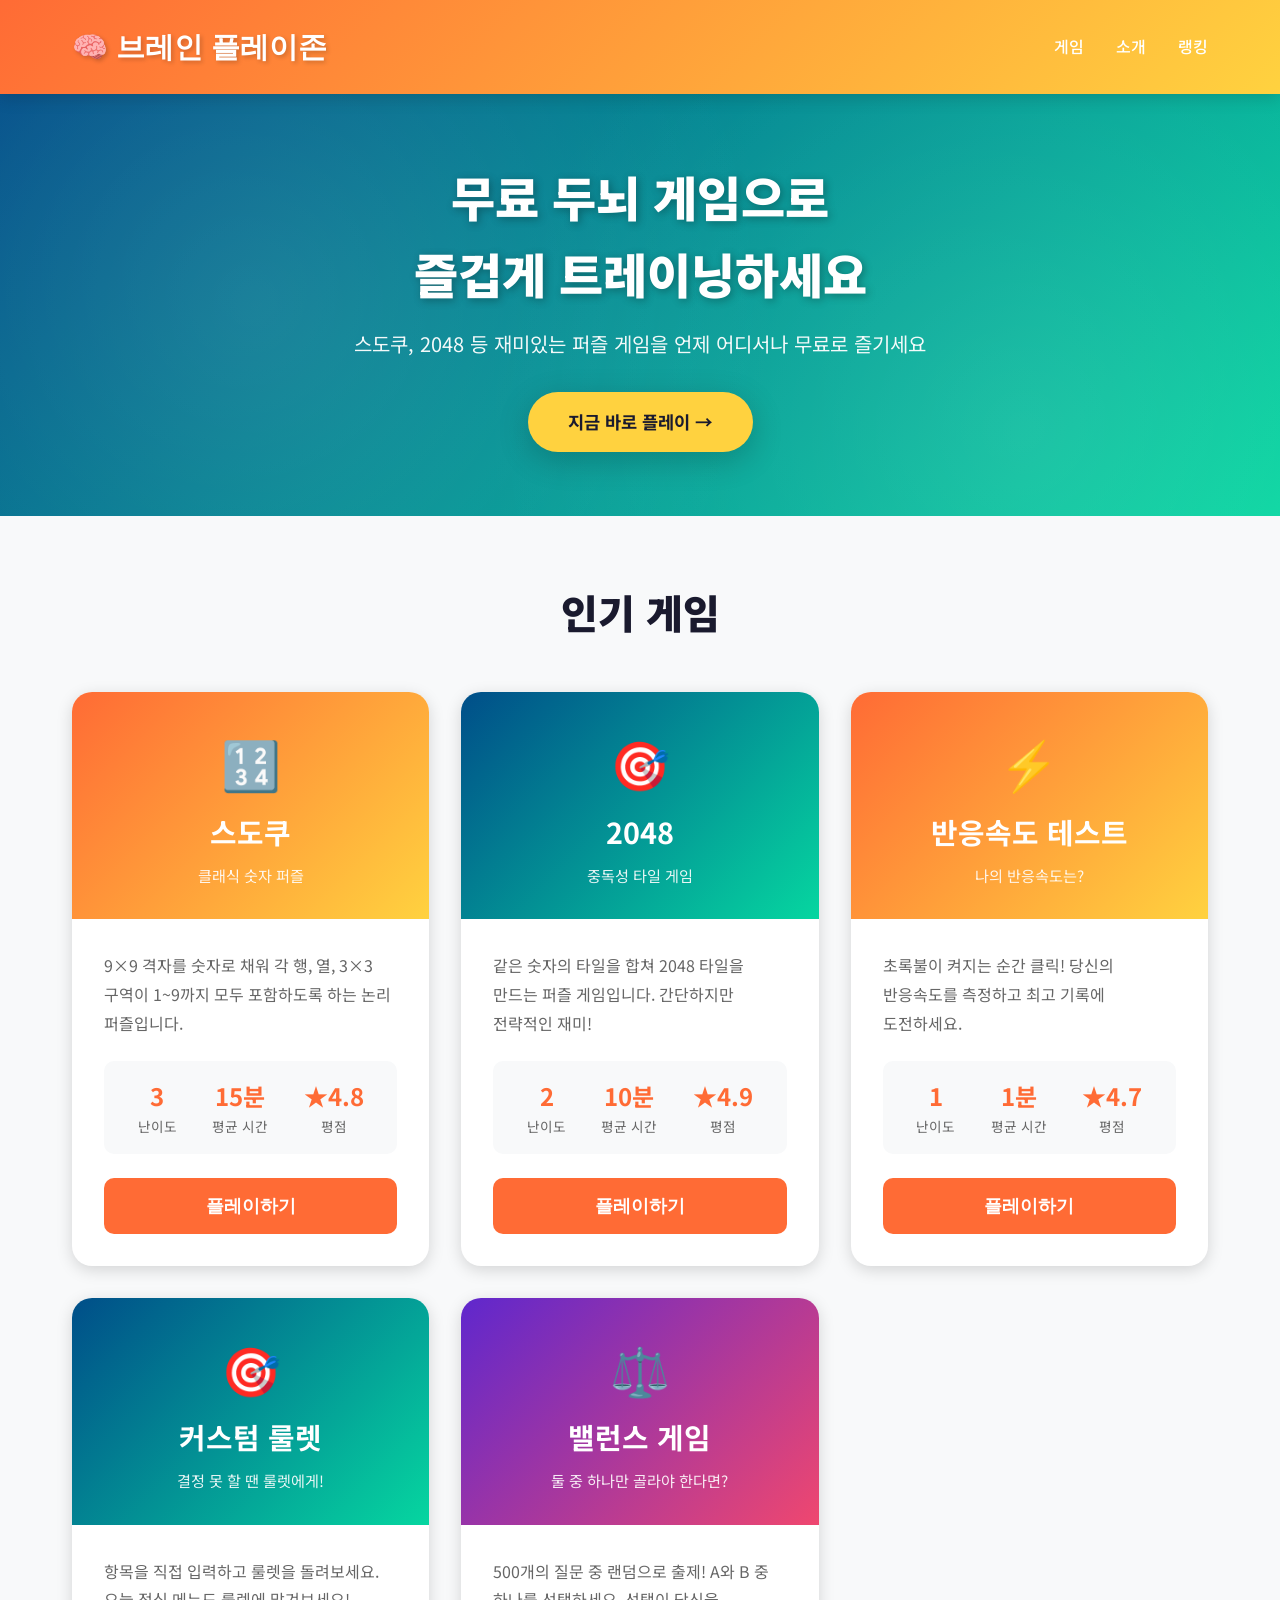
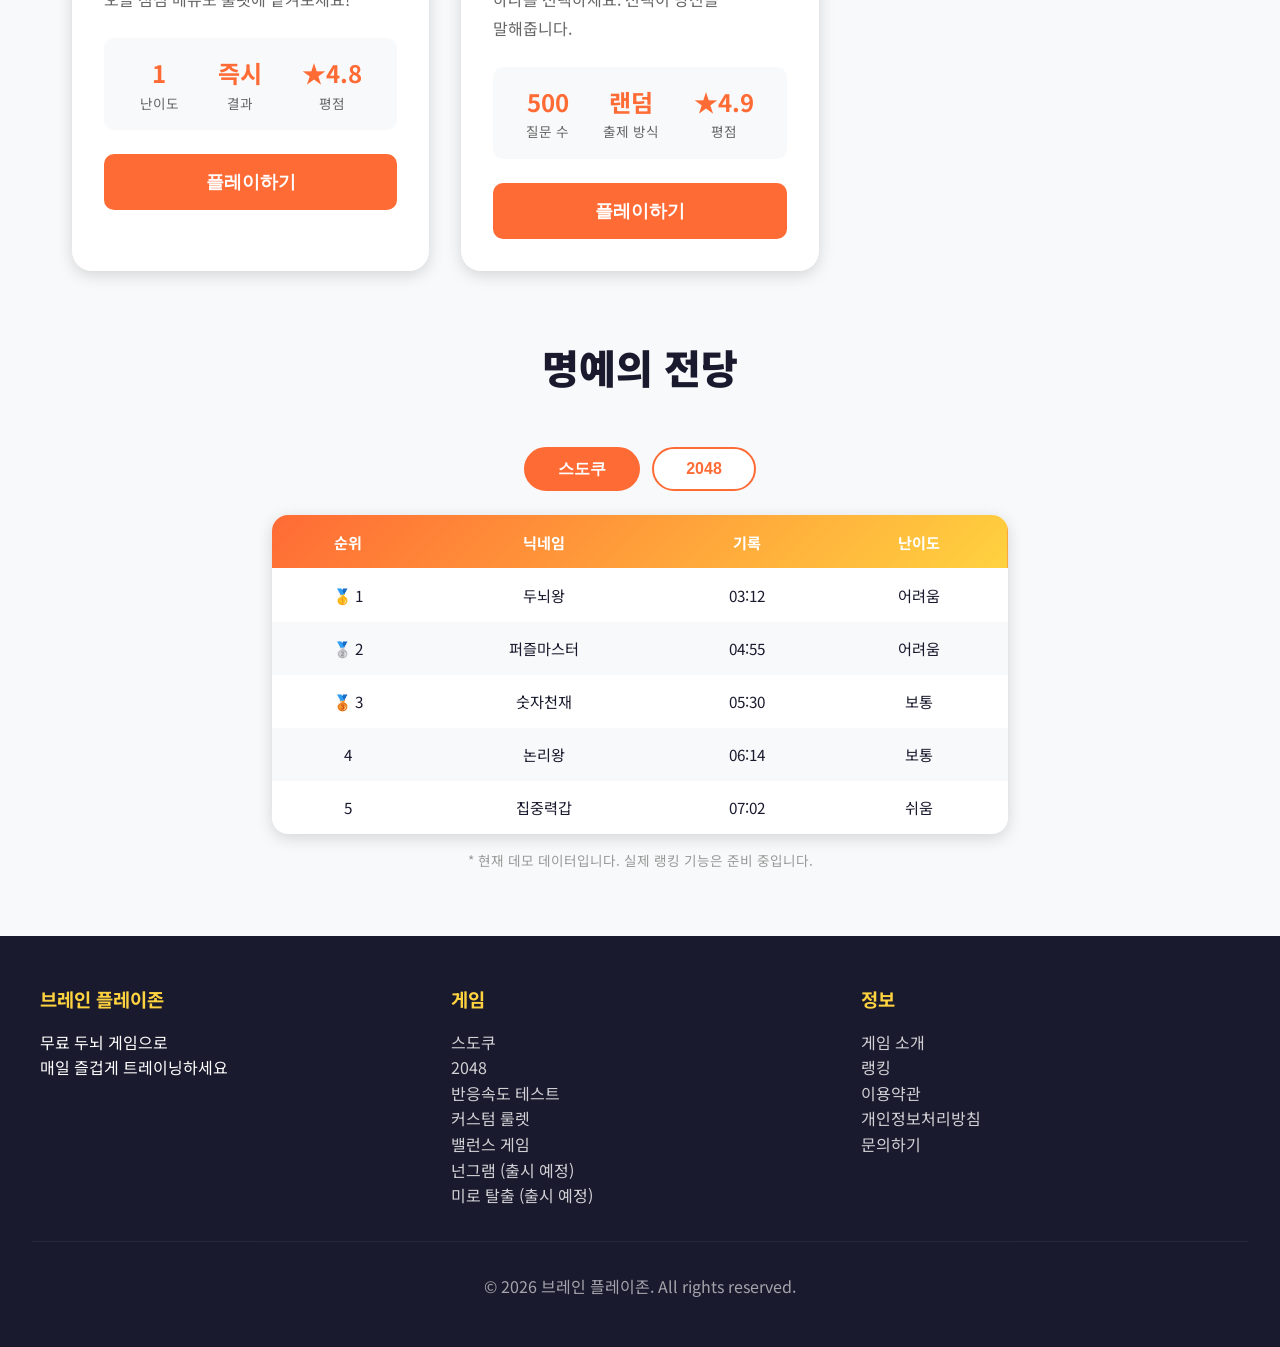
==== commit 6f34f005: "feat: 신규 게임 3종 추가 및 Cloudflare Pages 배포 설정 - reaction-test.html: 반응속도 테스트 게임 추가 - roulette.html: 커스텀" ====
--- a/index.html
+++ b/index.html
@@ -124,6 +124,93 @@
                     <button class="play-button">플레이하기</button>
                 </div>
             </div>
+
+            <!-- 반응속도 테스트 카드 -->
+            <div class="game-card" onclick="location.href='reaction-test.html'">
+                <div class="game-header">
+                    <div class="game-icon">⚡</div>
+                    <h3 class="game-title">반응속도 테스트</h3>
+                    <p class="game-subtitle">나의 반응속도는?</p>
+                </div>
+                <div class="game-body">
+                    <p class="game-description">
+                        초록불이 켜지는 순간 클릭! 당신의 반응속도를 측정하고 최고 기록에 도전하세요.
+                    </p>
+                    <div class="game-stats">
+                        <div class="stat">
+                            <div class="stat-value">1</div>
+                            <div class="stat-label">난이도</div>
+                        </div>
+                        <div class="stat">
+                            <div class="stat-value">1분</div>
+                            <div class="stat-label">평균 시간</div>
+                        </div>
+                        <div class="stat">
+                            <div class="stat-value">★4.7</div>
+                            <div class="stat-label">평점</div>
+                        </div>
+                    </div>
+                    <button class="play-button">플레이하기</button>
+                </div>
+            </div>
+
+            <!-- 커스텀 룰렛 카드 -->
+            <div class="game-card" onclick="location.href='roulette.html'">
+                <div class="game-header">
+                    <div class="game-icon">🎯</div>
+                    <h3 class="game-title">커스텀 룰렛</h3>
+                    <p class="game-subtitle">결정 못 할 땐 룰렛에게!</p>
+                </div>
+                <div class="game-body">
+                    <p class="game-description">
+                        항목을 직접 입력하고 룰렛을 돌려보세요. 오늘 점심 메뉴도 룰렛에 맡겨보세요!
+                    </p>
+                    <div class="game-stats">
+                        <div class="stat">
+                            <div class="stat-value">1</div>
+                            <div class="stat-label">난이도</div>
+                        </div>
+                        <div class="stat">
+                            <div class="stat-value">즉시</div>
+                            <div class="stat-label">결과</div>
+                        </div>
+                        <div class="stat">
+                            <div class="stat-value">★4.8</div>
+                            <div class="stat-label">평점</div>
+                        </div>
+                    </div>
+                    <button class="play-button">플레이하기</button>
+                </div>
+            </div>
+
+            <!-- 밸런스 게임 카드 -->
+            <div class="game-card" onclick="location.href='balance-game.html'">
+                <div class="game-header">
+                    <div class="game-icon">⚖️</div>
+                    <h3 class="game-title">밸런스 게임</h3>
+                    <p class="game-subtitle">둘 중 하나만 골라야 한다면?</p>
+                </div>
+                <div class="game-body">
+                    <p class="game-description">
+                        500개의 질문 중 랜덤으로 출제! A와 B 중 하나를 선택하세요. 선택이 당신을 말해줍니다.
+                    </p>
+                    <div class="game-stats">
+                        <div class="stat">
+                            <div class="stat-value">500</div>
+                            <div class="stat-label">질문 수</div>
+                        </div>
+                        <div class="stat">
+                            <div class="stat-value">랜덤</div>
+                            <div class="stat-label">출제 방식</div>
+                        </div>
+                        <div class="stat">
+                            <div class="stat-value">★4.9</div>
+                            <div class="stat-label">평점</div>
+                        </div>
+                    </div>
+                    <button class="play-button">플레이하기</button>
+                </div>
+            </div>
         </div>
     </section>
 
@@ -319,6 +406,9 @@
                 <ul>
                     <li><a href="#" onclick="openGame('sudoku')">스도쿠</a></li>
                     <li><a href="#" onclick="openGame('2048')">2048</a></li>
+                    <li><a href="reaction-test.html">반응속도 테스트</a></li>
+                    <li><a href="roulette.html">커스텀 룰렛</a></li>
+                    <li><a href="balance-game.html">밸런스 게임</a></li>
                     <li><a href="#">넌그램 (출시 예정)</a></li>
                     <li><a href="#">미로 탈출 (출시 예정)</a></li>
                 </ul>
--- a/css/styles.css
+++ b/css/styles.css
@@ -183,6 +183,22 @@
     animation-delay: 0.1s;
 }
 
+.game-card:nth-child(3) {
+    animation-delay: 0.2s;
+}
+
+.game-card:nth-child(4) {
+    animation-delay: 0.3s;
+}
+
+.game-card:nth-child(5) {
+    animation-delay: 0.4s;
+}
+
+.game-card:nth-child(6) {
+    animation-delay: 0.5s;
+}
+
 .game-card:hover {
     transform: translateY(-8px);
     box-shadow: var(--shadow-lg);
@@ -195,8 +211,14 @@
     text-align: center;
 }
 
-.game-card:nth-child(2) .game-header {
+.game-card:nth-child(2) .game-header,
+.game-card:nth-child(4) .game-header,
+.game-card:nth-child(6) .game-header {
     background: var(--gradient-2);
+}
+
+.game-card:nth-child(5) .game-header {
+    background: linear-gradient(135deg, #5f27cd 0%, #EF476F 100%);
 }
 
 .game-icon {
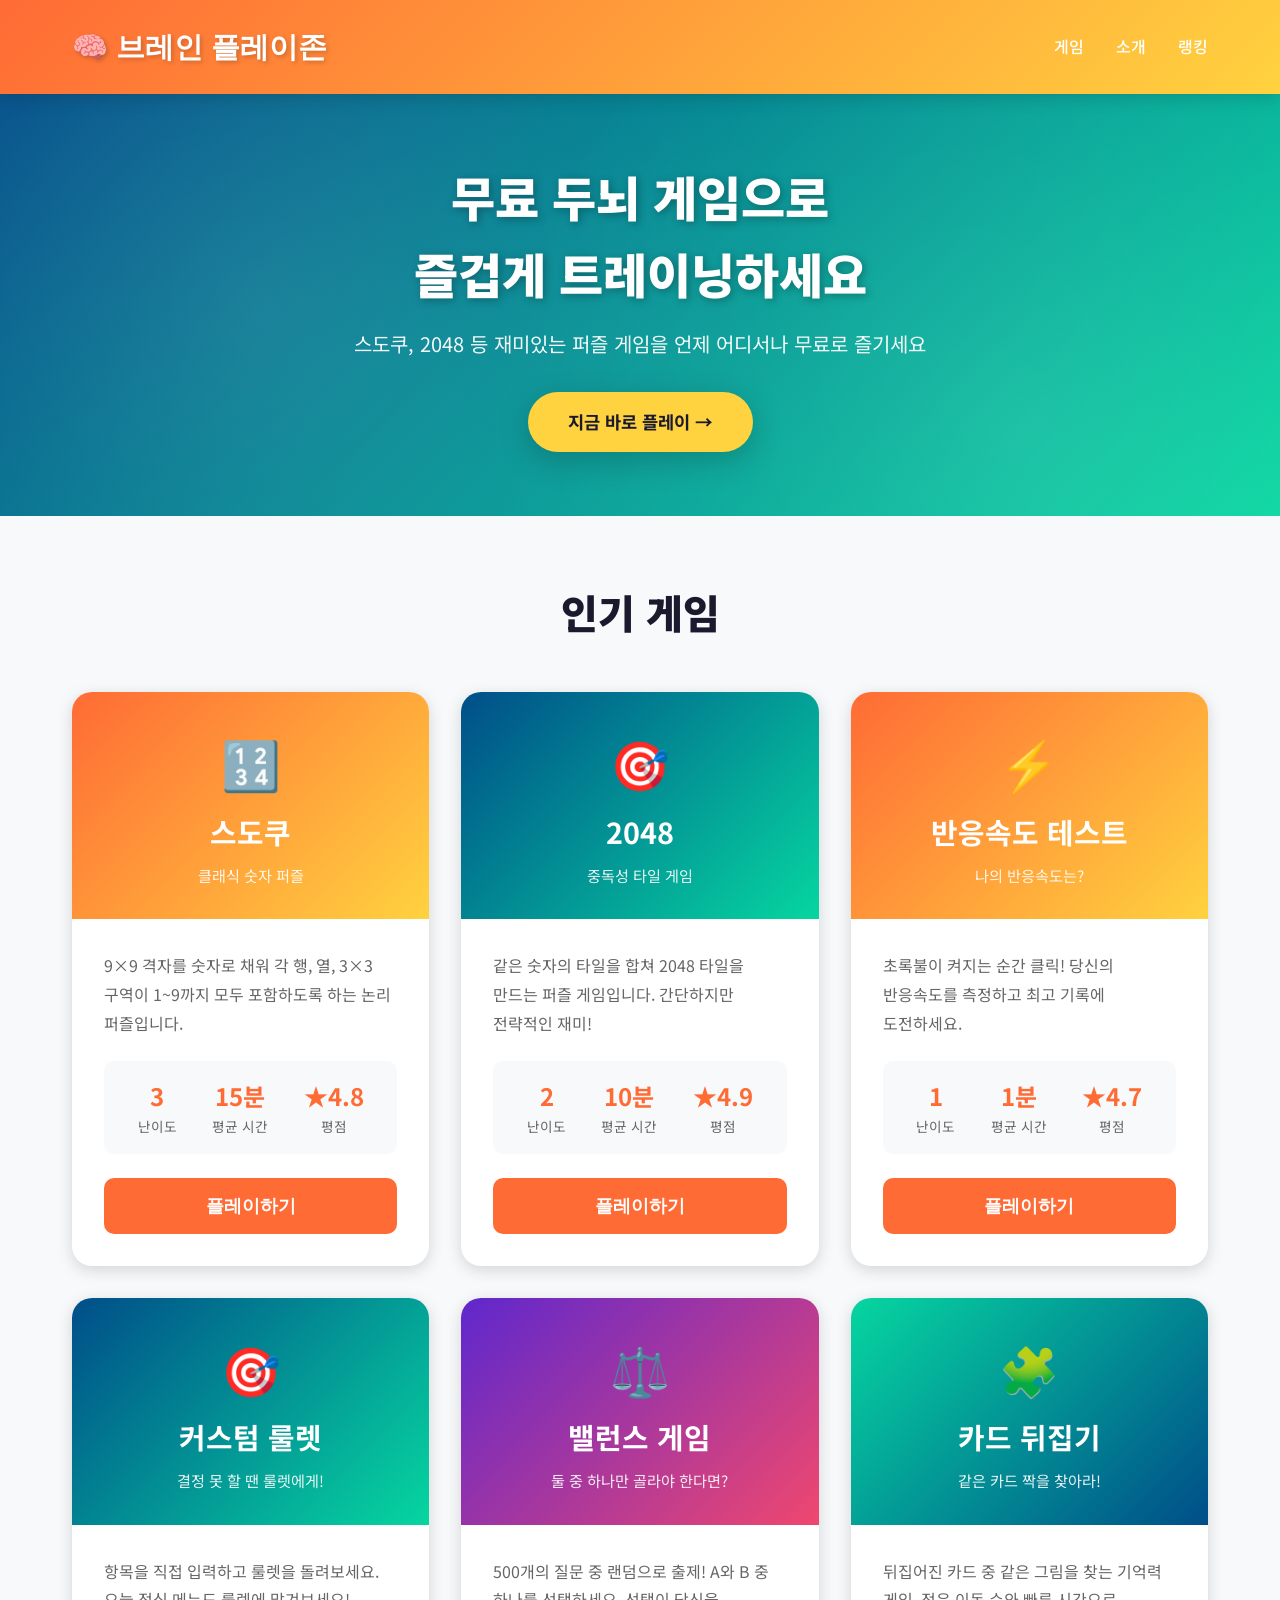
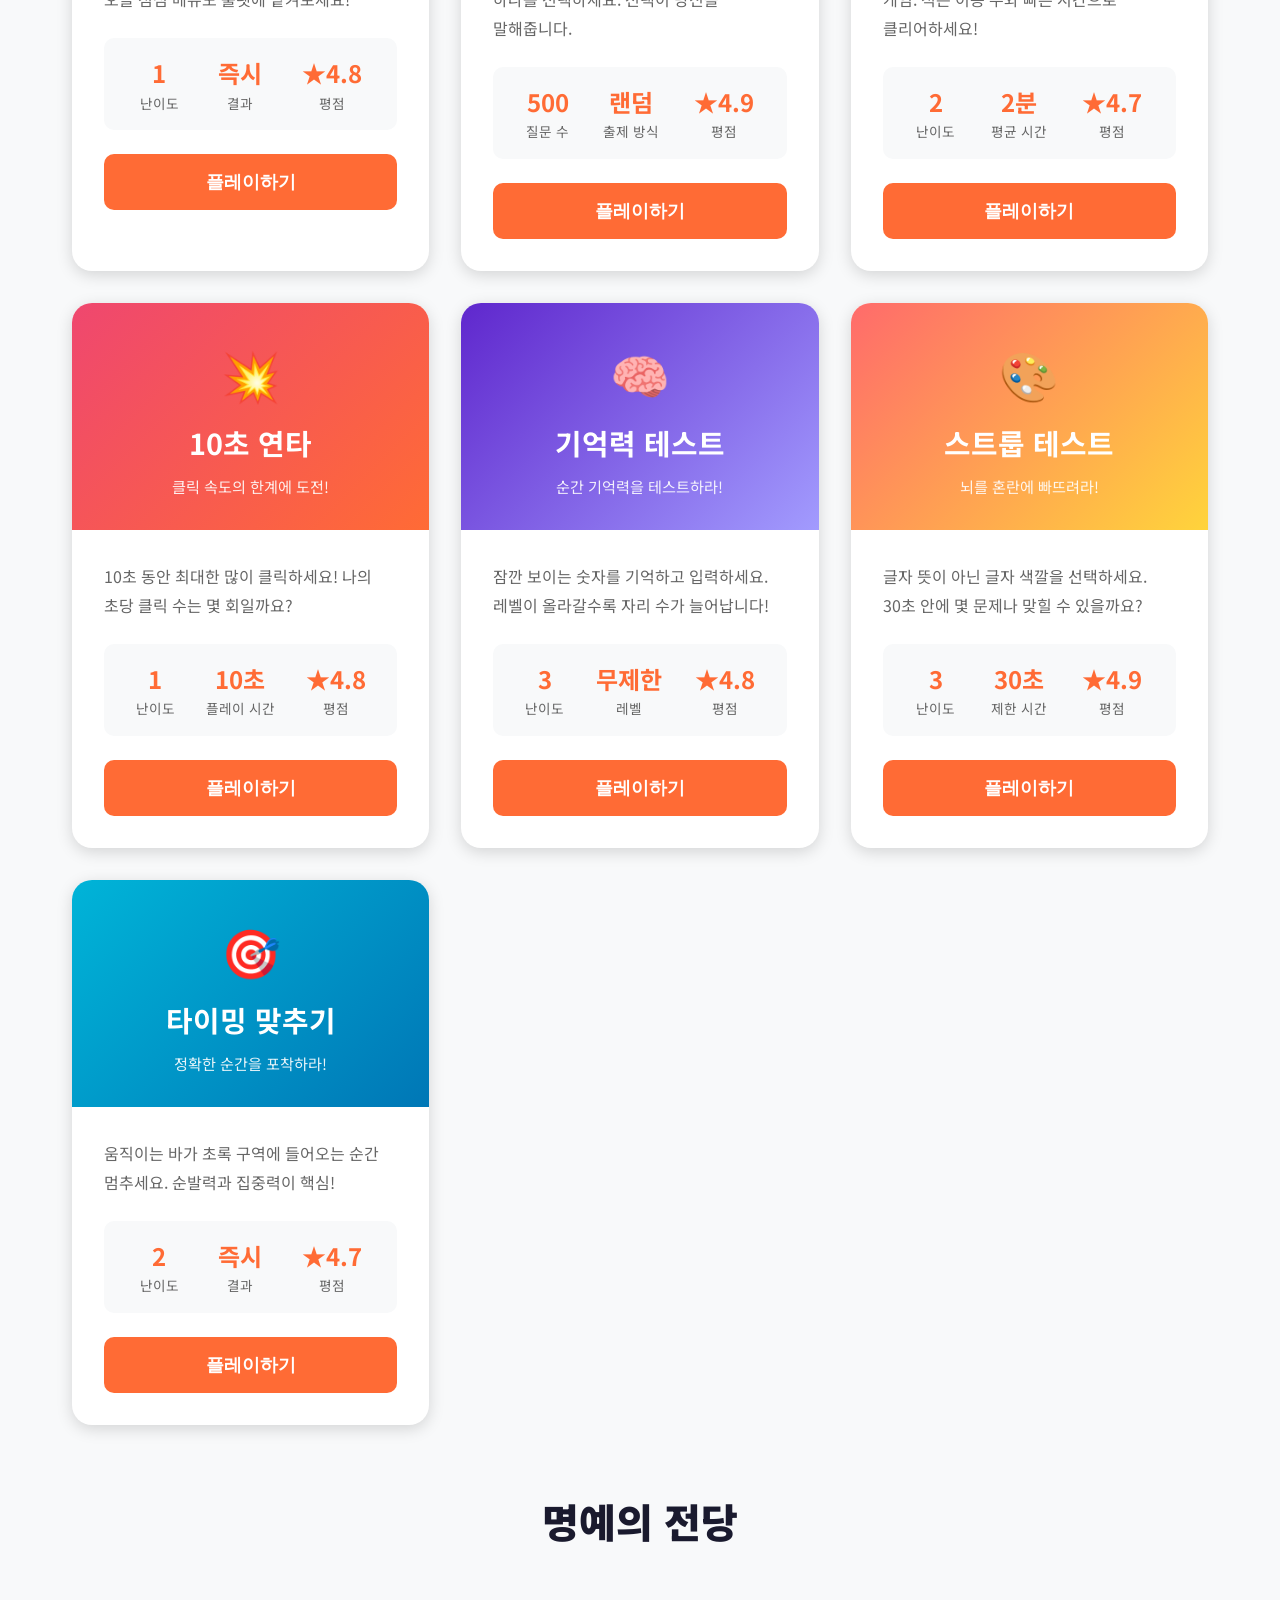
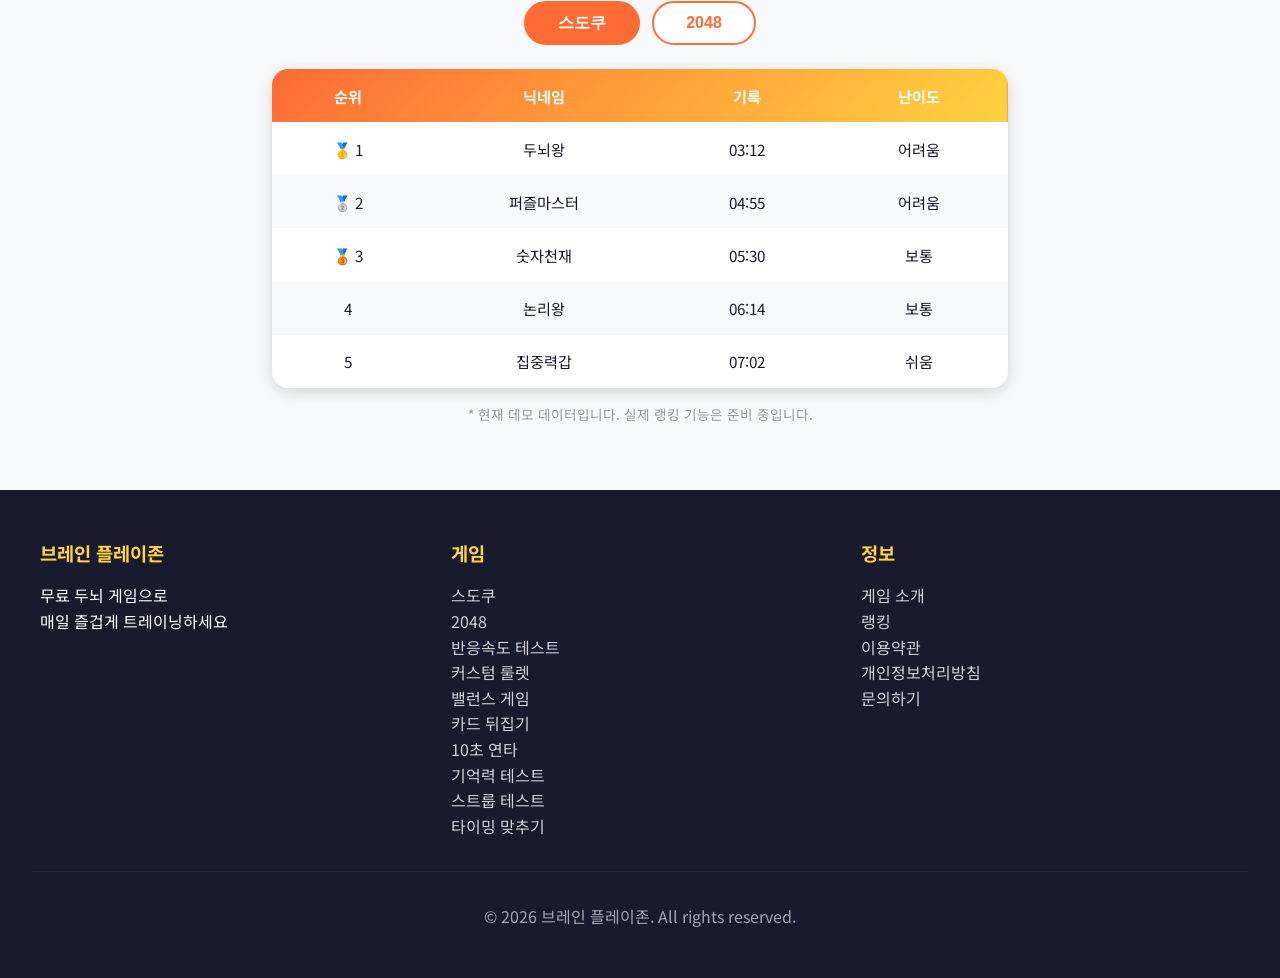
==== commit 3c93f7cb: "feat: Add 5 new games (카드뒤집기, 10초연타, 기억력테스트, 스트룹테스트, 타이밍맞추기) - New HTML pages: card-memory, click-sp" ====
--- a/index.html
+++ b/index.html
@@ -211,6 +211,151 @@
                     <button class="play-button">플레이하기</button>
                 </div>
             </div>
+
+            <!-- 카드 뒤집기 카드 -->
+            <div class="game-card" onclick="location.href='card-memory.html'">
+                <div class="game-header">
+                    <div class="game-icon">🧩</div>
+                    <h3 class="game-title">카드 뒤집기</h3>
+                    <p class="game-subtitle">같은 카드 짝을 찾아라!</p>
+                </div>
+                <div class="game-body">
+                    <p class="game-description">
+                        뒤집어진 카드 중 같은 그림을 찾는 기억력 게임. 적은 이동 수와 빠른 시간으로 클리어하세요!
+                    </p>
+                    <div class="game-stats">
+                        <div class="stat">
+                            <div class="stat-value">2</div>
+                            <div class="stat-label">난이도</div>
+                        </div>
+                        <div class="stat">
+                            <div class="stat-value">2분</div>
+                            <div class="stat-label">평균 시간</div>
+                        </div>
+                        <div class="stat">
+                            <div class="stat-value">★4.7</div>
+                            <div class="stat-label">평점</div>
+                        </div>
+                    </div>
+                    <button class="play-button">플레이하기</button>
+                </div>
+            </div>
+
+            <!-- 10초 연타 카드 -->
+            <div class="game-card" onclick="location.href='click-speed.html'">
+                <div class="game-header">
+                    <div class="game-icon">💥</div>
+                    <h3 class="game-title">10초 연타</h3>
+                    <p class="game-subtitle">클릭 속도의 한계에 도전!</p>
+                </div>
+                <div class="game-body">
+                    <p class="game-description">
+                        10초 동안 최대한 많이 클릭하세요! 나의 초당 클릭 수는 몇 회일까요?
+                    </p>
+                    <div class="game-stats">
+                        <div class="stat">
+                            <div class="stat-value">1</div>
+                            <div class="stat-label">난이도</div>
+                        </div>
+                        <div class="stat">
+                            <div class="stat-value">10초</div>
+                            <div class="stat-label">플레이 시간</div>
+                        </div>
+                        <div class="stat">
+                            <div class="stat-value">★4.8</div>
+                            <div class="stat-label">평점</div>
+                        </div>
+                    </div>
+                    <button class="play-button">플레이하기</button>
+                </div>
+            </div>
+
+            <!-- 기억력 테스트 카드 -->
+            <div class="game-card" onclick="location.href='memory-test.html'">
+                <div class="game-header">
+                    <div class="game-icon">🧠</div>
+                    <h3 class="game-title">기억력 테스트</h3>
+                    <p class="game-subtitle">순간 기억력을 테스트하라!</p>
+                </div>
+                <div class="game-body">
+                    <p class="game-description">
+                        잠깐 보이는 숫자를 기억하고 입력하세요. 레벨이 올라갈수록 자리 수가 늘어납니다!
+                    </p>
+                    <div class="game-stats">
+                        <div class="stat">
+                            <div class="stat-value">3</div>
+                            <div class="stat-label">난이도</div>
+                        </div>
+                        <div class="stat">
+                            <div class="stat-value">무제한</div>
+                            <div class="stat-label">레벨</div>
+                        </div>
+                        <div class="stat">
+                            <div class="stat-value">★4.8</div>
+                            <div class="stat-label">평점</div>
+                        </div>
+                    </div>
+                    <button class="play-button">플레이하기</button>
+                </div>
+            </div>
+
+            <!-- 스트룹 테스트 카드 -->
+            <div class="game-card" onclick="location.href='stroop-test.html'">
+                <div class="game-header">
+                    <div class="game-icon">🎨</div>
+                    <h3 class="game-title">스트룹 테스트</h3>
+                    <p class="game-subtitle">뇌를 혼란에 빠뜨려라!</p>
+                </div>
+                <div class="game-body">
+                    <p class="game-description">
+                        글자 뜻이 아닌 글자 색깔을 선택하세요. 30초 안에 몇 문제나 맞힐 수 있을까요?
+                    </p>
+                    <div class="game-stats">
+                        <div class="stat">
+                            <div class="stat-value">3</div>
+                            <div class="stat-label">난이도</div>
+                        </div>
+                        <div class="stat">
+                            <div class="stat-value">30초</div>
+                            <div class="stat-label">제한 시간</div>
+                        </div>
+                        <div class="stat">
+                            <div class="stat-value">★4.9</div>
+                            <div class="stat-label">평점</div>
+                        </div>
+                    </div>
+                    <button class="play-button">플레이하기</button>
+                </div>
+            </div>
+
+            <!-- 타이밍 맞추기 카드 -->
+            <div class="game-card" onclick="location.href='timing-game.html'">
+                <div class="game-header">
+                    <div class="game-icon">🎯</div>
+                    <h3 class="game-title">타이밍 맞추기</h3>
+                    <p class="game-subtitle">정확한 순간을 포착하라!</p>
+                </div>
+                <div class="game-body">
+                    <p class="game-description">
+                        움직이는 바가 초록 구역에 들어오는 순간 멈추세요. 순발력과 집중력이 핵심!
+                    </p>
+                    <div class="game-stats">
+                        <div class="stat">
+                            <div class="stat-value">2</div>
+                            <div class="stat-label">난이도</div>
+                        </div>
+                        <div class="stat">
+                            <div class="stat-value">즉시</div>
+                            <div class="stat-label">결과</div>
+                        </div>
+                        <div class="stat">
+                            <div class="stat-value">★4.7</div>
+                            <div class="stat-label">평점</div>
+                        </div>
+                    </div>
+                    <button class="play-button">플레이하기</button>
+                </div>
+            </div>
         </div>
     </section>
 
@@ -409,8 +554,11 @@
                     <li><a href="reaction-test.html">반응속도 테스트</a></li>
                     <li><a href="roulette.html">커스텀 룰렛</a></li>
                     <li><a href="balance-game.html">밸런스 게임</a></li>
-                    <li><a href="#">넌그램 (출시 예정)</a></li>
-                    <li><a href="#">미로 탈출 (출시 예정)</a></li>
+                    <li><a href="card-memory.html">카드 뒤집기</a></li>
+                    <li><a href="click-speed.html">10초 연타</a></li>
+                    <li><a href="memory-test.html">기억력 테스트</a></li>
+                    <li><a href="stroop-test.html">스트룹 테스트</a></li>
+                    <li><a href="timing-game.html">타이밍 맞추기</a></li>
                 </ul>
             </div>
             <div class="footer-section">
--- a/css/styles.css
+++ b/css/styles.css
@@ -199,6 +199,22 @@
     animation-delay: 0.5s;
 }
 
+.game-card:nth-child(7) {
+    animation-delay: 0.6s;
+}
+
+.game-card:nth-child(8) {
+    animation-delay: 0.7s;
+}
+
+.game-card:nth-child(9) {
+    animation-delay: 0.8s;
+}
+
+.game-card:nth-child(10) {
+    animation-delay: 0.9s;
+}
+
 .game-card:hover {
     transform: translateY(-8px);
     box-shadow: var(--shadow-lg);
@@ -212,13 +228,32 @@
 }
 
 .game-card:nth-child(2) .game-header,
-.game-card:nth-child(4) .game-header,
-.game-card:nth-child(6) .game-header {
+.game-card:nth-child(4) .game-header {
     background: var(--gradient-2);
 }
 
 .game-card:nth-child(5) .game-header {
     background: linear-gradient(135deg, #5f27cd 0%, #EF476F 100%);
+}
+
+.game-card:nth-child(6) .game-header {
+    background: linear-gradient(135deg, #06D6A0 0%, #004E89 100%);
+}
+
+.game-card:nth-child(7) .game-header {
+    background: linear-gradient(135deg, #EF476F 0%, #FF6B35 100%);
+}
+
+.game-card:nth-child(8) .game-header {
+    background: linear-gradient(135deg, #5f27cd 0%, #a29bfe 100%);
+}
+
+.game-card:nth-child(9) .game-header {
+    background: linear-gradient(135deg, #ff6b6b 0%, #ffd43b 100%);
+}
+
+.game-card:nth-child(10) .game-header {
+    background: linear-gradient(135deg, #00b4d8 0%, #0077b6 100%);
 }
 
 .game-icon {
